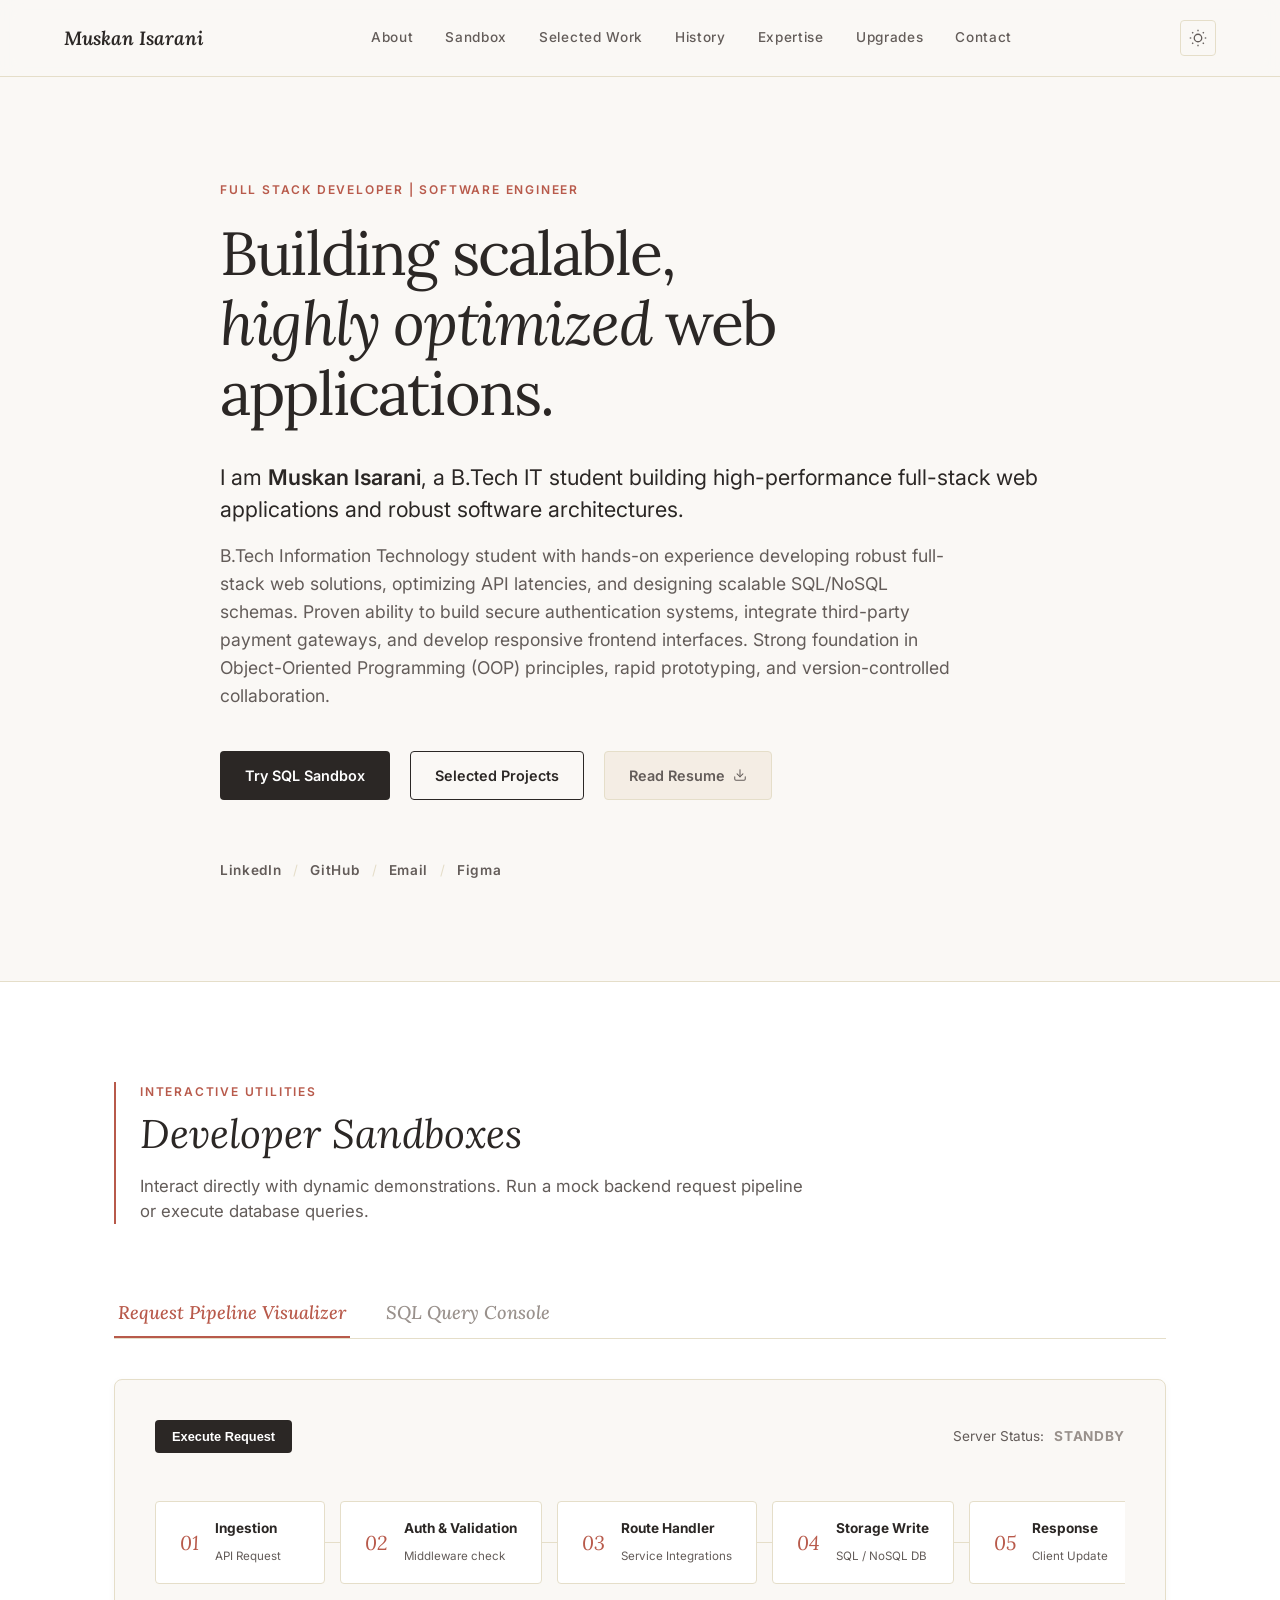
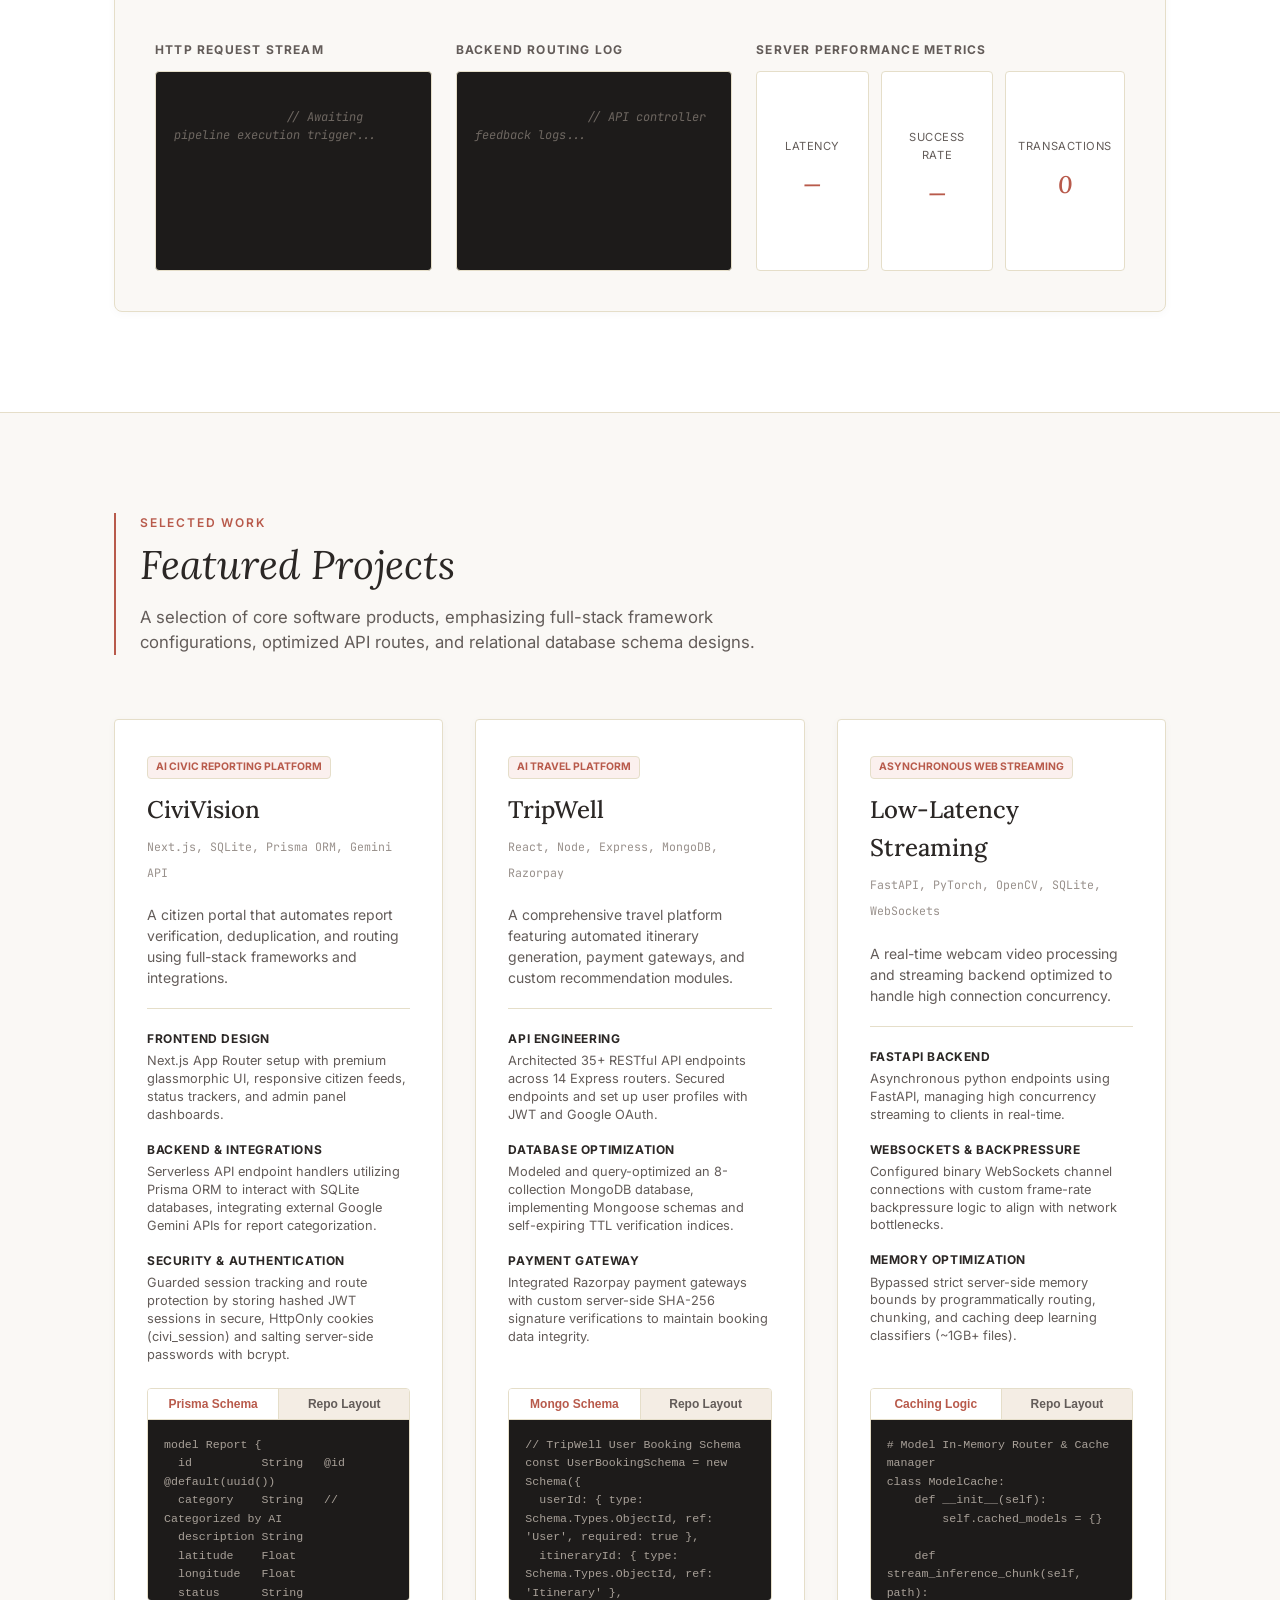
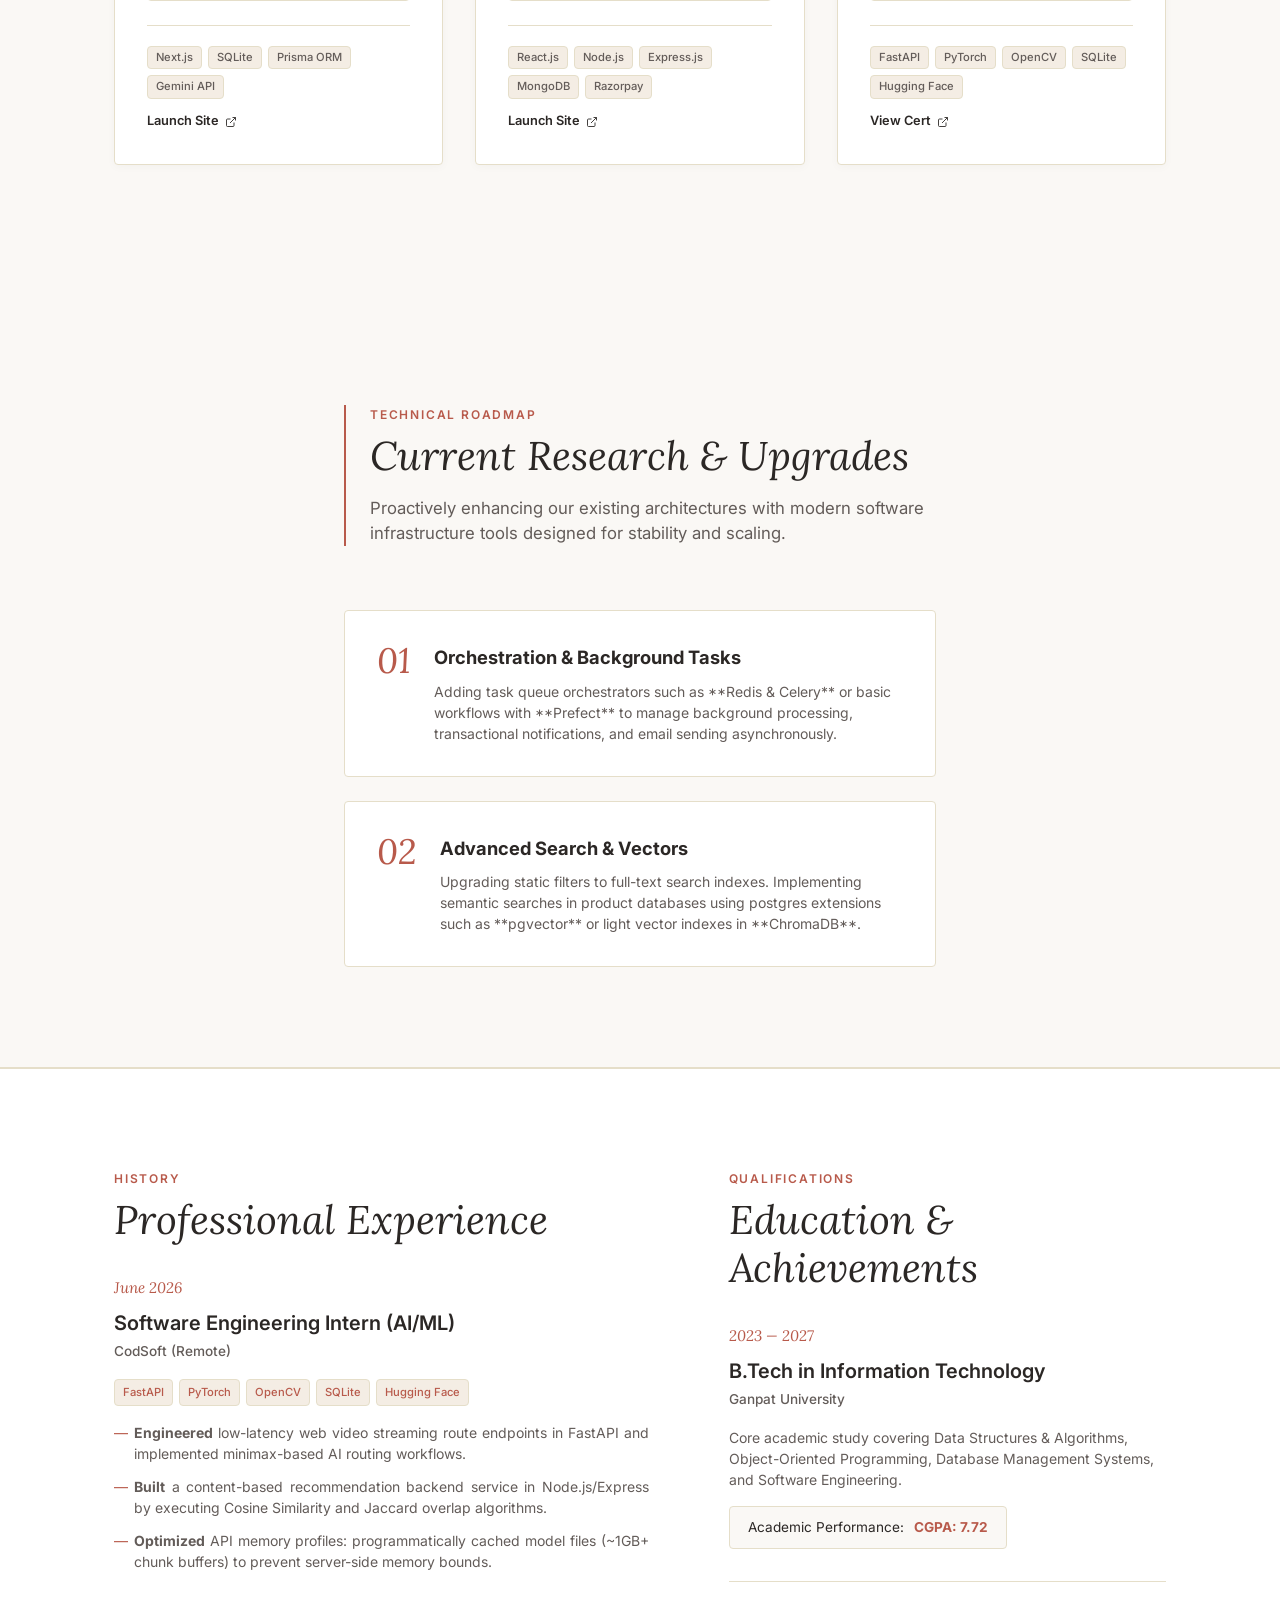
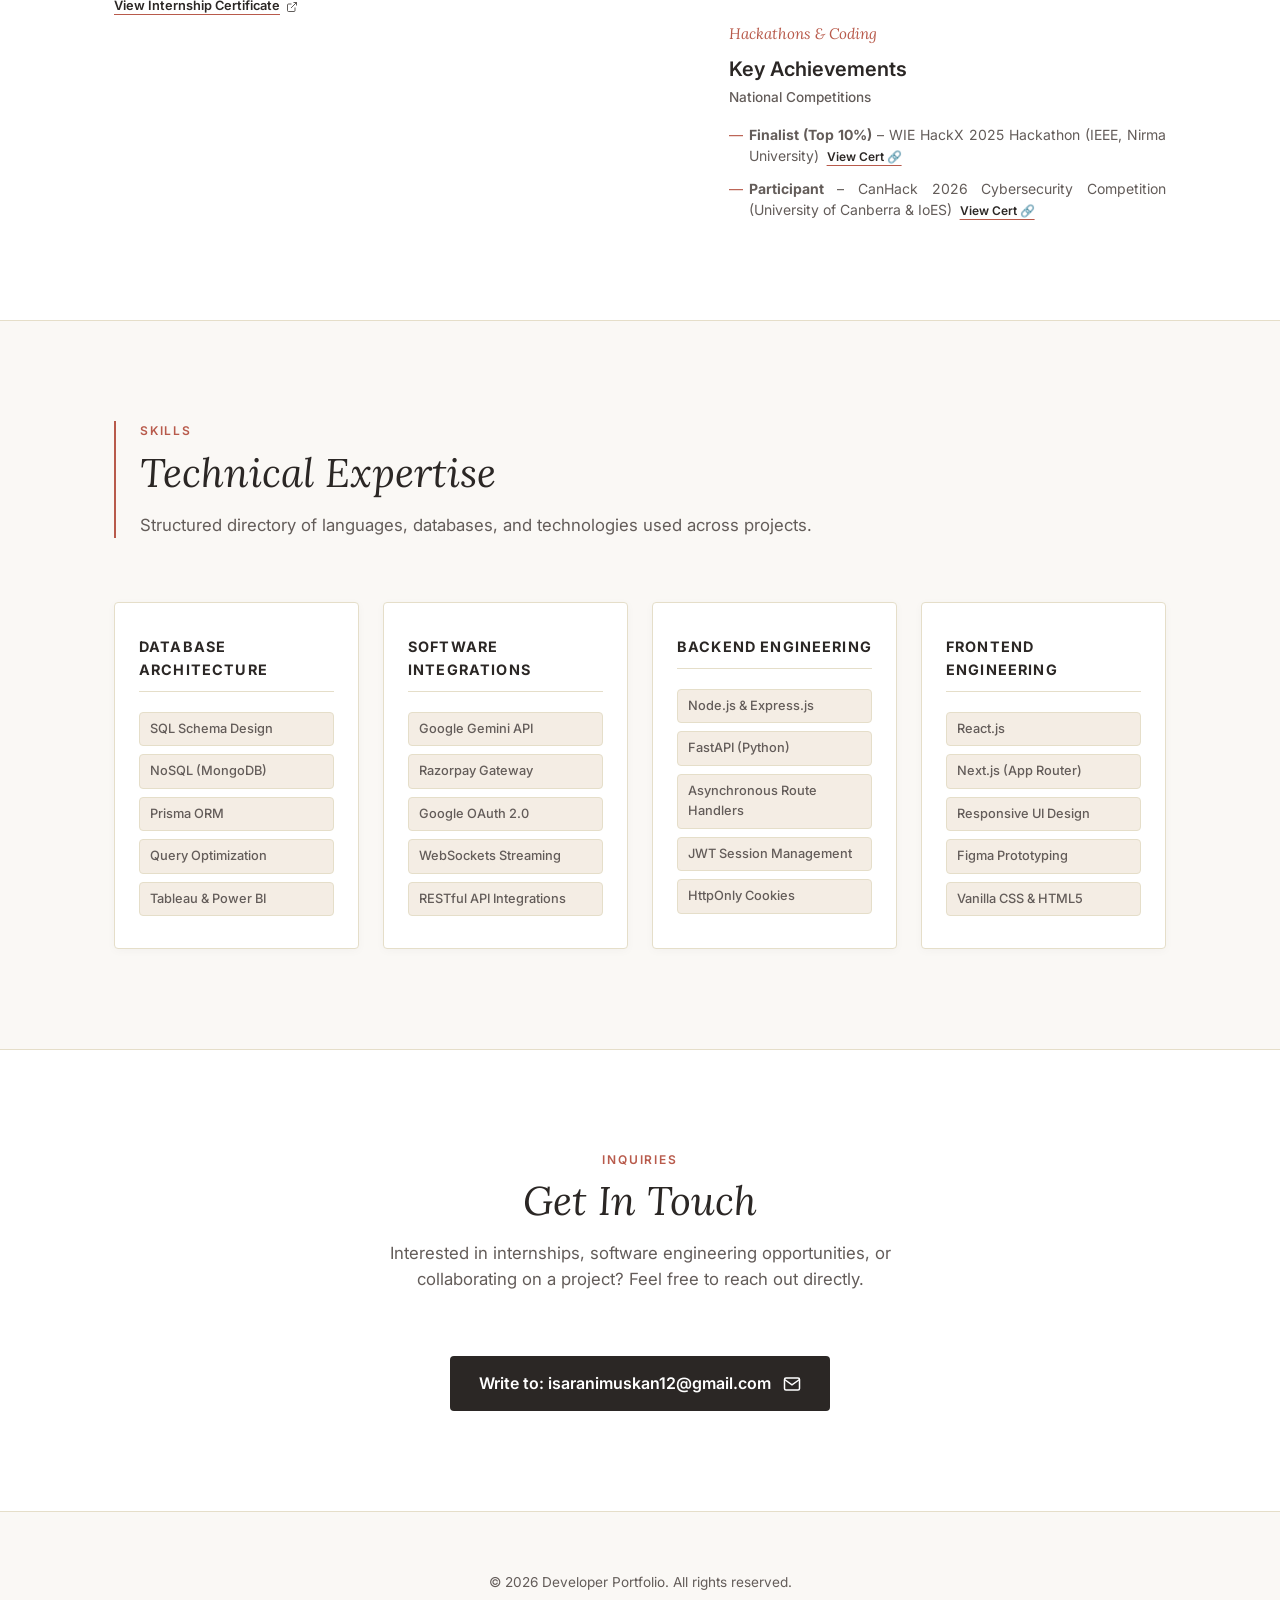
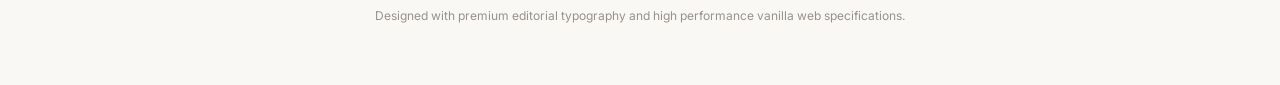
==== index.html @ 42363450 "Initial commit of Muskan Isarani Portfolio" ====
<!DOCTYPE html>
<html lang="en" data-theme="light">
<head>
  <meta charset="UTF-8">
  <meta name="viewport" content="width=device-width, initial-scale=1.0">
  <title>Muskan Isarani | Full Stack Developer & Software Engineer</title>
  
  <!-- SEO Meta Tags -->
  <meta name="description" content="Portfolio showcasing robust full-stack web solutions, optimized API routers, and database schema architectures.">
  <meta name="author" content="Full Stack Developer & Software Engineer">
  
  <!-- Google Fonts: Lora (Sophisticated Serif) & Inter (Clean Sans-Serif) & JetBrains Mono for Code -->
  <link rel="preconnect" href="https://fonts.googleapis.com">
  <link rel="preconnect" href="https://fonts.gstatic.com" crossorigin>
  <link href="https://fonts.googleapis.com/css2?family=Inter:wght@300;400;500;600;700&family=Lora:ital,wght@0,400;0,500;0,600;0,700;1,400&family=JetBrains+Mono:wght@400;500&display=swap" rel="stylesheet">
  
  <!-- Main Stylesheet -->
  <link rel="stylesheet" href="style.css">
</head>
<body>

  <!-- Navigation Bar -->
  <header class="navbar">
    <div class="nav-container">
      <div class="logo">
        <span id="nav-logo-name">Muskan Isarani</span>
      </div>
      
      <nav class="nav-links">
        <a href="#about">About</a>
        <a href="#sandbox">Sandbox</a>
        <a href="#projects">Selected Work</a>
        <a href="#experience">History</a>
        <a href="#skills">Expertise</a>
        <a href="#roadmap">Upgrades</a>
        <a href="#contact">Contact</a>
      </nav>

      <div class="nav-controls">
        <!-- Theme Toggle -->
        <button id="theme-toggle" class="control-btn" aria-label="Toggle theme">
          <svg class="sun-icon" width="18" height="18" viewBox="0 0 24 24" fill="none" stroke="currentColor" stroke-width="1.75"><circle cx="12" cy="12" r="5"></circle><line x1="12" y1="1" x2="12" y2="3"></line><line x1="12" y1="21" x2="12" y2="23"></line><line x1="4.22" y1="4.22" x2="5.64" y2="5.64"></line><line x1="18.36" y1="18.36" x2="19.78" y2="19.78"></line><line x1="1" y1="12" x2="3" y2="12"></line><line x1="21" y1="12" x2="23" y2="12"></line><line x1="4.22" y1="19.78" x2="5.64" y2="18.36"></line><line x1="18.36" y1="5.64" x2="19.78" y2="4.22"></line></svg>
          <svg class="moon-icon" width="18" height="18" viewBox="0 0 24 24" fill="none" stroke="currentColor" stroke-width="1.75"><path d="M21 12.79A9 9 0 1 1 11.21 3 7 7 0 0 0 21 12.79z"></path></svg>
        </button>
      </div>
    </div>
  </header>

  <!-- Hero / Introduction Section -->
  <section id="about" class="hero-section">
    <div class="hero-container">
      <div class="hero-badge" id="profile-role-badge">
        Full Stack Developer | Software Engineer
      </div>
      
      <h1 class="hero-title">
        Building scalable, <br><span class="serif-text italic-text">highly optimized</span> web applications.
      </h1>
      
      <p class="hero-intro-lead">
        I am <span id="profile-name" class="semi-bold-text">Muskan Isarani</span>, a B.Tech IT student building high-performance full-stack web applications and robust software architectures.
      </p>
      
      <p id="profile-summary" class="hero-subtitle">
        B.Tech Information Technology student with hands-on experience developing robust full-stack web solutions, optimizing API latencies, and designing scalable SQL/NoSQL schemas.
      </p>

      <div class="hero-cta">
        <a href="#sandbox" class="btn btn-primary">Try SQL Sandbox</a>
        <a href="#projects" class="btn btn-secondary">Selected Projects</a>
        <a href="#" id="resume-download-btn" class="btn btn-tertiary" target="_blank">
          <span>Read Resume</span>
          <svg width="14" height="14" viewBox="0 0 24 24" fill="none" stroke="currentColor" stroke-width="1.75" stroke-linecap="round" stroke-linejoin="round"><path d="M21 15v4a2 2 0 0 1-2 2H5a2 2 0 0 1-2-2v-4"></path><polyline points="7 10 12 15 17 10"></polyline><line x1="12" y1="15" x2="12" y2="3"></line></svg>
        </a>
      </div>

      <div class="hero-socials">
        <a href="#" id="social-linkedin" class="social-link" target="_blank" aria-label="LinkedIn">
          <span>LinkedIn</span>
        </a>
        <span class="social-divider">/</span>
        <a href="#" id="social-github" class="social-link" target="_blank" aria-label="GitHub">
          <span>GitHub</span>
        </a>
        <span class="social-divider">/</span>
        <a href="#" id="social-email" class="social-link" aria-label="Email">
          <span>Email</span>
        </a>
        <span class="social-divider" id="figma-divider">/</span>
        <a href="#" id="social-figma" class="social-link" target="_blank" aria-label="Figma">
          <span>Figma</span>
        </a>
      </div>
    </div>
  </section>

  <!-- Interactive Sandbox Section -->
  <section id="sandbox" class="sandbox-section">
    <div class="section-container">
      <div class="section-header-block">
        <span class="section-meta">Interactive Utilities</span>
        <h2 class="section-title serif-text italic-text">Developer Sandboxes</h2>
        <p class="section-desc">Interact directly with dynamic demonstrations. Run a mock backend request pipeline or execute database queries.</p>
      </div>

      <!-- Sandbox Tabs -->
      <div class="sandbox-tabs">
        <button class="sandbox-tab-btn active" data-tab="pipeline">
          Request Pipeline Visualizer
        </button>
        <button class="sandbox-tab-btn" data-tab="sql">
          SQL Query Console
        </button>
      </div>

      <!-- Tab Content 1: Pipeline Visualizer -->
      <div class="sandbox-tab-content active" id="tab-pipeline">
        <div class="pipeline-card">
          <div class="pipeline-header-bar">
            <button id="run-pipeline-btn" class="btn btn-primary btn-sm">
              <span>Execute Request</span>
            </button>
            <div class="pipeline-status">
              Server Status: <span id="pipeline-status-text" class="status-idle">Standby</span>
            </div>
          </div>

          <!-- Pipeline Graph -->
          <div class="pipeline-graph">
            <!-- Step 1 -->
            <div class="pipeline-node" id="node-ingest">
              <div class="node-num">01</div>
              <div class="node-info">
                <h4>Ingestion</h4>
                <span>API Request</span>
              </div>
            </div>
            
            <div class="pipeline-connector"><div class="flow-line" id="flow-1"></div></div>

            <!-- Step 2 -->
            <div class="pipeline-node" id="node-transform">
              <div class="node-num">02</div>
              <div class="node-info">
                <h4>Auth & Validation</h4>
                <span>Middleware check</span>
              </div>
            </div>

            <div class="pipeline-connector"><div class="flow-line" id="flow-2"></div></div>

            <!-- Step 3 (AI ML -> Routing Integrations) -->
            <div class="pipeline-node" id="node-ai">
              <div class="node-num">03</div>
              <div class="node-info">
                <h4>Route Handler</h4>
                <span>Service Integrations</span>
              </div>
            </div>

            <div class="pipeline-connector"><div class="flow-line" id="flow-3"></div></div>

            <!-- Step 4 -->
            <div class="pipeline-node" id="node-load">
              <div class="node-num">04</div>
              <div class="node-info">
                <h4>Storage Write</h4>
                <span>SQL / NoSQL DB</span>
              </div>
            </div>

            <div class="pipeline-connector"><div class="flow-line" id="flow-4"></div></div>

            <!-- Step 5 -->
            <div class="pipeline-node" id="node-bi">
              <div class="node-num">05</div>
              <div class="node-info">
                <h4>Response</h4>
                <span>Client Update</span>
              </div>
            </div>
          </div>

          <!-- Pipeline Terminal / Monitor Grid -->
          <div class="pipeline-monitor-grid">
            <div class="monitor-console">
              <h5>HTTP Request Stream</h5>
              <div class="console-box" id="ingest-console">
                <span class="console-placeholder">// Awaiting pipeline execution trigger...</span>
              </div>
            </div>
            
            <div class="monitor-console">
              <h5>Backend Routing Log</h5>
              <div class="console-box" id="ai-console">
                <span class="console-placeholder">// API controller feedback logs...</span>
              </div>
            </div>
            
            <div class="monitor-dashboard">
              <h5>Server Performance Metrics</h5>
              <div class="dashboard-metrics">
                <div class="metric-card">
                  <span class="metric-title">Latency</span>
                  <span class="metric-value" id="metric-latency">—</span>
                </div>
                <div class="metric-card">
                  <span class="metric-title">Success Rate</span>
                  <span class="metric-value" id="metric-success">—</span>
                </div>
                <div class="metric-card">
                  <span class="metric-title">Transactions</span>
                  <span class="metric-value" id="metric-count">0</span>
                </div>
              </div>
            </div>
          </div>
        </div>
      </div>

      <!-- Tab Content 2: SQL Console -->
      <div class="sandbox-tab-content" id="tab-sql">
        <div class="sql-console-wrapper">
          <div class="sql-query-sidebar">
            <h5>Preset Queries</h5>
            <button class="sql-preset-btn active" data-query="SELECT * FROM projects WHERE complexity = 'High';">
              Get High Complexity Projects
            </button>
            <button class="sql-preset-btn" data-query="SELECT skill_name, category FROM skills WHERE category IN ('Backend Engineering', 'Database Architecture');">
              Get Backend & Database Skills
            </button>
            <button class="sql-preset-btn" data-query="SELECT title, organization, date_received FROM credentials;">
              List Certifications
            </button>
            <button class="sql-preset-btn" data-query="SELECT * FROM bio_summary;">
              Retrieve Bio Summary
            </button>
          </div>
          
          <div class="sql-editor-container">
            <div class="sql-editor-header">
              <span>Query Console</span>
              <button id="run-sql-btn" class="btn btn-primary btn-sm">Execute</button>
            </div>
            <div class="sql-code-editor">
              <textarea id="sql-input" readonly spellcheck="false">SELECT * FROM projects WHERE complexity = 'High';</textarea>
            </div>
            
            <div class="sql-results-container">
              <h5>Output Table</h5>
              <div class="sql-table-wrapper" id="sql-table-output">
                <!-- Dynamic query results table goes here -->
              </div>
            </div>
          </div>
        </div>
      </div>
    </div>
  </section>

  <!-- Projects Section -->
  <section id="projects" class="projects-section">
    <div class="section-container">
      <div class="section-header-block">
        <span class="section-meta">Selected Work</span>
        <h2 class="section-title serif-text italic-text">Featured Projects</h2>
        <p class="section-desc">A selection of core software products, emphasizing full-stack framework configurations, optimized API routes, and relational database schema designs.</p>
      </div>

      <div class="projects-grid-3">
        
        <!-- Project 1: CiviVision -->
        <article class="project-card">
          <div class="project-card-header">
            <div class="project-tag-badge">AI Civic Reporting Platform</div>
            <h3>CiviVision</h3>
            <span class="project-meta">Next.js, SQLite, Prisma ORM, Gemini API</span>
          </div>
          <p class="project-description">
            A citizen portal that automates report verification, deduplication, and routing using full-stack frameworks and integrations.
          </p>
          
          <!-- Detailed Reframing Pillars -->
          <div class="project-pillars">
            <div class="pillar">
              <span class="pillar-label">Frontend Design</span>
              <p class="pillar-desc">Next.js App Router setup with premium glassmorphic UI, responsive citizen feeds, status trackers, and admin panel dashboards.</p>
            </div>
            <div class="pillar">
              <span class="pillar-label">Backend & Integrations</span>
              <p class="pillar-desc">Serverless API endpoint handlers utilizing Prisma ORM to interact with SQLite databases, integrating external Google Gemini APIs for report categorization.</p>
            </div>
            <div class="pillar">
              <span class="pillar-label">Security & Authentication</span>
              <p class="pillar-desc">Guarded session tracking and route protection by storing hashed JWT sessions in secure, HttpOnly cookies (civi_session) and salting server-side passwords with bcrypt.</p>
            </div>
          </div>
          
          <!-- Detailed Tabs Container -->
          <div class="project-details-tab-group">
            <div class="detail-tab-headers">
              <button class="detail-tab-btn active" data-tab="civ-schema">Prisma Schema</button>
              <button class="detail-tab-btn" data-tab="civ-tree">Repo Layout</button>
            </div>
            
            <div class="detail-tab-content active" id="civ-schema">
<pre><code class="language-prisma">model Report {
  id          String   @id @default(uuid())
  category    String   // Categorized by AI
  description String
  latitude    Float
  longitude   Float
  status      String   @default("PENDING")
  userId      String
  user        User     @relation(fields: [userId], references: [id])
}</code></pre>
            </div>
            
            <div class="detail-tab-content" id="civ-tree">
              <div class="folder-tree">
                <span class="tree-item folder">📂 civivision-root</span>
                <span class="tree-item folder indent-1">📂 🏗️ architecture <span class="tree-comment">// System architecture schemas</span></span>
                <span class="tree-item folder indent-1">📂 🧠 integrations <span class="tree-comment">// Gemini API classification prompts</span></span>
                <span class="tree-item folder indent-1">📂 🖥️ server <span class="tree-comment">// Next.js API Routes & HttpOnly validation</span></span>
                <span class="tree-item folder indent-1">📂 🎨 client <span class="tree-comment">// App Router responsive dashboard views</span></span>
              </div>
            </div>
          </div>

          <div class="project-footer">
            <div class="project-tech-tags" id="civivision-tech-tags">
              <!-- Loaded by script -->
            </div>
            <a href="https://civi-vision-z3n9.vercel.app/" target="_blank" class="project-link-btn">
              <span>Launch Site</span>
              <svg width="12" height="12" viewBox="0 0 24 24" fill="none" stroke="currentColor" stroke-width="1.75"><path d="M18 13v6a2 2 0 0 1-2 2H5a2 2 0 0 1-2-2V8a2 2 0 0 1 2-2h6M15 3h6v6M10 14L21 3"></path></svg>
            </a>
          </div>
        </article>

        <!-- Project 2: TripWell -->
        <article class="project-card">
          <div class="project-card-header">
            <div class="project-tag-badge">AI Travel Platform</div>
            <h3>TripWell</h3>
            <span class="project-meta">React, Node, Express, MongoDB, Razorpay</span>
          </div>
          <p class="project-description">
            A comprehensive travel platform featuring automated itinerary generation, payment gateways, and custom recommendation modules.
          </p>
          
          <div class="project-pillars">
            <div class="pillar">
              <span class="pillar-label">API Engineering</span>
              <p class="pillar-desc">Architected 35+ RESTful API endpoints across 14 Express routers. Secured endpoints and set up user profiles with JWT and Google OAuth.</p>
            </div>
            <div class="pillar">
              <span class="pillar-label">Database Optimization</span>
              <p class="pillar-desc">Modeled and query-optimized an 8-collection MongoDB database, implementing Mongoose schemas and self-expiring TTL verification indices.</p>
            </div>
            <div class="pillar">
              <span class="pillar-label">Payment Gateway</span>
              <p class="pillar-desc">Integrated Razorpay payment gateways with custom server-side SHA-256 signature verifications to maintain booking data integrity.</p>
            </div>
          </div>

          <div class="project-details-tab-group">
            <div class="detail-tab-headers">
              <button class="detail-tab-btn active" data-tab="tw-schema">Mongo Schema</button>
              <button class="detail-tab-btn" data-tab="tw-tree">Repo Layout</button>
            </div>
            
            <div class="detail-tab-content active" id="tw-schema">
<pre><code class="language-javascript">// TripWell User Booking Schema
const UserBookingSchema = new Schema({
  userId: { type: Schema.Types.ObjectId, ref: 'User', required: true },
  itineraryId: { type: Schema.Types.ObjectId, ref: 'Itinerary' },
  paymentDetails: {
    razorpayOrderId: { type: String, required: true },
    signatureValidated: { type: Boolean, default: false }
  },
  expiresAt: { type: Date, index: { expires: '15m' } }
});</code></pre>
            </div>
            
            <div class="detail-tab-content" id="tw-tree">
              <div class="folder-tree">
                <span class="tree-item folder">📂 tripwell-root</span>
                <span class="tree-item folder indent-1">📂 🏗️ architecture <span class="tree-comment">// Database ERDs & structures</span></span>
                <span class="tree-item folder indent-1">📂 🖥️ server <span class="tree-comment">// Express.js routers & signature checkers</span></span>
                <span class="tree-item folder indent-1">📂 🎨 client <span class="tree-comment">// React SPA views (28 mobile-responsive screens)</span></span>
              </div>
            </div>
          </div>

          <div class="project-footer">
            <div class="project-tech-tags" id="tripwell-tech-tags">
              <!-- Loaded by script -->
            </div>
            <a href="https://travel-tourism-usj1.vercel.app/" target="_blank" class="project-link-btn">
              <span>Launch Site</span>
              <svg width="12" height="12" viewBox="0 0 24 24" fill="none" stroke="currentColor" stroke-width="1.75"><path d="M18 13v6a2 2 0 0 1-2 2H5a2 2 0 0 1-2-2V8a2 2 0 0 1 2-2h6M15 3h6v6M10 14L21 3"></path></svg>
            </a>
          </div>
        </article>

        <!-- Project 3: CodSoft Intern Project -->
        <article class="project-card">
          <div class="project-card-header">
            <div class="project-tag-badge">Asynchronous Web Streaming</div>
            <h3>Low-Latency Streaming</h3>
            <span class="project-meta">FastAPI, PyTorch, OpenCV, SQLite, WebSockets</span>
          </div>
          <p class="project-description">
            A real-time webcam video processing and streaming backend optimized to handle high connection concurrency.
          </p>
          
          <div class="project-pillars">
            <div class="pillar">
              <span class="pillar-label">FastAPI Backend</span>
              <p class="pillar-desc">Asynchronous python endpoints using FastAPI, managing high concurrency streaming to clients in real-time.</p>
            </div>
            <div class="pillar">
              <span class="pillar-label">WebSockets & Backpressure</span>
              <p class="pillar-desc">Configured binary WebSockets channel connections with custom frame-rate backpressure logic to align with network bottlenecks.</p>
            </div>
            <div class="pillar">
              <span class="pillar-label">Memory Optimization</span>
              <p class="pillar-desc">Bypassed strict server-side memory bounds by programmatically routing, chunking, and caching deep learning classifiers (~1GB+ files).</p>
            </div>
          </div>

          <div class="project-details-tab-group">
            <div class="detail-tab-headers">
              <button class="detail-tab-btn active" data-tab="cs-schema">Caching Logic</button>
              <button class="detail-tab-btn" data-tab="cs-tree">Repo Layout</button>
            </div>
            
            <div class="detail-tab-content active" id="cs-schema">
<pre><code class="language-python"># Model In-Memory Router & Cache manager
class ModelCache:
    def __init__(self):
        self.cached_models = {}
        
    def stream_inference_chunk(self, path):
        # Programmatic memory bypass (generator buffer)
        with open(path, "rb") as f:
            while chunk := f.read(1024 * 1024): # 1MB cache block
                yield chunk</code></pre>
            </div>
            
            <div class="detail-tab-content" id="cs-tree">
              <div class="folder-tree">
                <span class="tree-item folder">📂 face-streaming-root</span>
                <span class="tree-item folder indent-1">📂 🏗️ architecture <span class="tree-comment">// WebSockets dataflow layout</span></span>
                <span class="tree-item folder indent-1">📂 🧠 models <span class="tree-comment">// PyTorch deep learning weights file</span></span>
                <span class="tree-item folder indent-1">📂 🖥️ server <span class="tree-comment">// FastAPI async router endpoints</span></span>
                <span class="tree-item folder indent-1">📂 🎨 client <span class="tree-comment">// Canvas streaming viewer client</span></span>
              </div>
            </div>
          </div>

          <div class="project-footer">
            <div class="project-tech-tags" id="experience-badges-project">
              <!-- Loaded by script -->
            </div>
            <a href="#" id="experience-cert-link-project" target="_blank" class="project-link-btn">
              <span>View Cert</span>
              <svg width="12" height="12" viewBox="0 0 24 24" fill="none" stroke="currentColor" stroke-width="1.75"><path d="M18 13v6a2 2 0 0 1-2 2H5a2 2 0 0 1-2-2V8a2 2 0 0 1 2-2h6M15 3h6v6M10 14L21 3"></path></svg>
            </a>
          </div>
        </article>

      </div>
    </div>
  </section>

  <!-- Next-Step Upgrade Roadmap -->
  <section id="roadmap" class="roadmap-section">
    <div class="section-container max-w-xl">
      <div class="section-header-block">
        <span class="section-meta">Technical Roadmap</span>
        <h2 class="section-title serif-text italic-text">Current Research & Upgrades</h2>
        <p class="section-desc">Proactively enhancing our existing architectures with modern software infrastructure tools designed for stability and scaling.</p>
      </div>

      <div class="roadmap-grid">
        <div class="roadmap-card">
          <div class="roadmap-num">01</div>
          <div class="roadmap-info">
            <h3>Orchestration & Background Tasks</h3>
            <p>Adding task queue orchestrators such as **Redis & Celery** or basic workflows with **Prefect** to manage background processing, transactional notifications, and email sending asynchronously.</p>
          </div>
        </div>
        
        <div class="roadmap-card">
          <div class="roadmap-num">02</div>
          <div class="roadmap-info">
            <h3>Advanced Search & Vectors</h3>
            <p>Upgrading static filters to full-text search indexes. Implementing semantic searches in product databases using postgres extensions such as **pgvector** or light vector indexes in **ChromaDB**.</p>
          </div>
        </div>
      </div>
    </div>
  </section>

  <!-- Experience & Education Section -->
  <section id="experience" class="experience-section">
    <div class="section-container grid-2">
      <!-- Left side: Work Experience -->
      <div>
        <span class="section-meta">History</span>
        <h2 class="section-title serif-text italic-text">Professional Experience</h2>
        
        <div class="timeline">
          <div class="timeline-item">
            <div class="timeline-header">
              <span class="timeline-date">June 2026</span>
              <h3>Software Engineering Intern (AI/ML)</h3>
              <span class="timeline-org">CodSoft (Remote)</span>
            </div>
            <div class="timeline-badges" id="experience-badges">
              <!-- Loaded dynamically by script -->
            </div>
            <ul class="timeline-bullets" id="experience-bullets-list">
              <!-- Loaded dynamically by script -->
            </ul>
            <div class="certificate-link-block">
              <a href="#" id="experience-cert-link" target="_blank" class="text-link">
                View Internship Certificate
                <svg width="12" height="12" viewBox="0 0 24 24" fill="none" stroke="currentColor" stroke-width="1.5"><path d="M18 13v6a2 2 0 0 1-2 2H5a2 2 0 0 1-2-2V8a2 2 0 0 1 2-2h6M15 3h6v6M10 14L21 3"></path></svg>
              </a>
            </div>
          </div>
        </div>
      </div>

      <!-- Right side: Education & Credentials -->
      <div>
        <span class="section-meta">Qualifications</span>
        <h2 class="section-title serif-text italic-text">Education & Achievements</h2>
        
        <div class="timeline">
          <!-- Education -->
          <div class="timeline-item">
            <div class="timeline-header">
              <span class="timeline-date">2023 — 2027</span>
              <h3>B.Tech in Information Technology</h3>
              <span class="timeline-org">Ganpat University</span>
            </div>
            <p class="timeline-desc">
              Core academic study covering Data Structures & Algorithms, Object-Oriented Programming, Database Management Systems, and Software Engineering.
            </p>
            <div class="score-card">
              <span>Academic Performance:</span>
              <strong id="edu-gpa">CGPA: 7.72</strong>
            </div>
          </div>

          <!-- Achievements & Certifications -->
          <div class="timeline-item">
            <div class="timeline-header">
              <span class="timeline-date">Hackathons & Coding</span>
              <h3>Key Achievements</h3>
              <span class="timeline-org">National Competitions</span>
            </div>
            <ul class="timeline-bullets" id="credentials-list">
              <!-- Loaded dynamically by script -->
            </ul>
          </div>
        </div>
      </div>
    </div>
  </section>

  <!-- Technical Skills Grid -->
  <section id="skills" class="skills-section">
    <div class="section-container">
      <div class="section-header-block">
        <span class="section-meta">Skills</span>
        <h2 class="section-title serif-text italic-text">Technical Expertise</h2>
        <p class="section-desc">Structured directory of languages, databases, and technologies used across projects.</p>
      </div>

      <div class="skills-categories-grid">
        <!-- Cat 1 -->
        <div class="skill-category-card">
          <h3>Database Architecture</h3>
          <ul class="skill-tags-list" id="skills-data-eng">
            <!-- Dynamic list -->
          </ul>
        </div>

        <!-- Cat 2 -->
        <div class="skill-category-card">
          <h3>Software Integrations</h3>
          <ul class="skill-tags-list" id="skills-ai-ml">
            <!-- Dynamic list -->
          </ul>
        </div>

        <!-- Cat 3 -->
        <div class="skill-category-card">
          <h3>Backend Engineering</h3>
          <ul class="skill-tags-list" id="skills-backend">
            <!-- Dynamic list -->
          </ul>
        </div>

        <!-- Cat 4 -->
        <div class="skill-category-card">
          <h3>Frontend Engineering</h3>
          <ul class="skill-tags-list" id="skills-frontend">
            <!-- Dynamic list -->
          </ul>
        </div>
      </div>
    </div>
  </section>

  <!-- Contact Section -->
  <section id="contact" class="contact-section">
    <div class="section-container max-w-xl" style="text-align: center; border-left: none;">
      <div class="section-header-block" style="border-left: none; padding-left: 0; text-align: center;">
        <span class="section-meta">Inquiries</span>
        <h2 class="section-title serif-text italic-text">Get In Touch</h2>
        <p class="section-desc">Interested in internships, software engineering opportunities, or collaborating on a project? Feel free to reach out directly.</p>
      </div>

      <div style="margin-top: 32px;">
        <a href="mailto:isaranimuskan12@gmail.com" class="btn btn-primary" style="font-size: 1rem; padding: 14px 28px;">
          <span>Write to: isaranimuskan12@gmail.com</span>
          <svg width="18" height="18" viewBox="0 0 24 24" fill="none" stroke="currentColor" stroke-width="2" style="margin-left: 4px; vertical-align: middle;"><path d="M4 4h16c1.1 0 2 .9 2 2v12c0 1.1-.9 2-2 2H4c-1.1 0-2-.9-2-2V6c0-1.1.9-2 2-2z"></path><polyline points="22,6 12,13 2,6"></polyline></svg>
        </a>
      </div>
    </div>
  </section>

  <!-- Footer -->
  <footer class="footer">
    <div class="footer-container">
      <p>&copy; 2026 Developer Portfolio. All rights reserved.</p>
      <p class="footer-subtext">Designed with premium editorial typography and high performance vanilla web specifications.</p>
    </div>
  </footer>

  <!-- Toast Notification System -->
  <div id="toast-container" class="toast-container"></div>

  <!-- Main JavaScript File -->
  <script src="script.js"></script>
</body>
</html>
---- style.css ----
/* --- Editorial & Creative Design System --- */

/* System Tokens */
:root {
  --font-serif: 'Lora', Georgia, Cambria, "Times New Roman", Times, serif;
  --font-sans: 'Inter', -apple-system, BlinkMacSystemFont, "Segoe UI", Roboto, sans-serif;
  --font-mono: 'JetBrains Mono', monospace;
  
  --transition-speed: 0.3s;
  
  --border-radius-sm: 4px;
  --border-radius-md: 8px;
  --border-radius-lg: 12px;
  
  --shadow-sm: 0 2px 10px rgba(44, 41, 39, 0.03);
  --shadow-md: 0 10px 30px rgba(44, 41, 39, 0.05);
  --shadow-lg: 0 20px 50px rgba(44, 41, 39, 0.08);
}

/* --- Light Mode Colors (Warm Sand & Terracotta) --- */
[data-theme="light"] {
  --bg-primary: #faf8f5;        /* Warm alabaster sand */
  --bg-secondary: #ffffff;      /* Pure white */
  --bg-tertiary: #f4ede4;       /* Soft beige */
  --border-color: #e5dec9;      /* Delicate sand line */
  
  --accent-color: #b85a4b;      /* Muted Terracotta */
  --accent-hover: #9b4437;
  --accent-soft: #fbf0ee;
  --accent-solid: #9b4437;
  
  --text-main: #2b2725;         /* Deep warm charcoal */
  --text-secondary: #635c59;    /* Soft clay slate */
  --text-muted: #99918c;        /* Sand grey */
  
  --console-bg: #1d1b1a;        /* Deep coal for editors */
  --status-success: #5c8f6f;    /* Sage green */
  --card-shadow: var(--shadow-md);
}

/* --- Dark Mode Colors (Deep Charcoal & Soft Clay) --- */
[data-theme="dark"] {
  --bg-primary: #151413;        /* Deep charcoal earth */
  --bg-secondary: #1d1c1a;      /* Soft coal card */
  --bg-tertiary: #2a2826;       /* Medium warm earth */
  --border-color: #383531;      /* Charcoal line */
  
  --accent-color: #e08374;      /* Light Terracotta */
  --accent-hover: #eba296;
  --accent-soft: rgba(224, 131, 116, 0.08);
  --accent-solid: #e08374;
  
  --text-main: #ebe6e0;         /* Soft alabaster white */
  --text-secondary: #a8a098;    /* Muted warm grey */
  --text-muted: #6e6761;        /* Dark soil grey */
  
  --console-bg: #0c0b0b;        /* Absolute black console */
  --status-success: #78a388;    /* Soft sage green */
  --card-shadow: 0 10px 40px rgba(0, 0, 0, 0.25);
}

/* --- Base Resets & Layout --- */
* {
  box-sizing: border-box;
  margin: 0;
  padding: 0;
  scroll-behavior: smooth;
}

body {
  background-color: var(--bg-primary);
  color: var(--text-main);
  font-family: var(--font-sans);
  font-size: 1rem;
  line-height: 1.6;
  -webkit-font-smoothing: antialiased;
  transition: background-color var(--transition-speed), color var(--transition-speed);
}

/* Typography styles */
.serif-text {
  font-family: var(--font-serif);
}
.italic-text {
  font-style: italic;
}
.semi-bold-text {
  font-weight: 600;
}

/* --- Global Layout Components --- */
.section-container {
  max-width: 1100px;
  margin: 0 auto;
  padding: 100px 24px;
}
.max-w-xl {
  max-width: 640px;
}
.section-header-block {
  text-align: left;
  margin-bottom: 64px;
  max-width: 700px;
  border-left: 2px solid var(--accent-color);
  padding-left: 24px;
}
.section-meta {
  font-family: var(--font-sans);
  font-size: 0.75rem;
  text-transform: uppercase;
  letter-spacing: 0.15em;
  color: var(--accent-color);
  display: block;
  margin-bottom: 8px;
  font-weight: 600;
}
.section-title {
  font-size: 2.5rem;
  font-weight: 400;
  line-height: 1.2;
  margin-bottom: 16px;
  color: var(--text-main);
}
.section-desc {
  font-size: 1.05rem;
  color: var(--text-secondary);
  line-height: 1.5;
}

/* Grid Layout definitions */
.grid-2 {
  display: grid;
  grid-template-columns: 1.1fr 0.9fr;
  gap: 80px;
}

/* Links & Accents */
a {
  color: var(--text-main);
  text-decoration: underline;
  text-decoration-color: var(--accent-color);
  text-underline-offset: 4px;
  transition: all var(--transition-speed);
}
a:hover {
  color: var(--accent-color);
  text-decoration-color: var(--text-main);
}

/* --- Navigation System --- */
.navbar {
  position: fixed;
  top: 0;
  left: 0;
  right: 0;
  background-color: rgba(250, 248, 245, 0.85);
  backdrop-filter: blur(10px);
  border-bottom: 1px solid var(--border-color);
  z-index: 100;
  transition: all var(--transition-speed);
}
[data-theme="dark"] .navbar {
  background-color: rgba(21, 20, 19, 0.85);
}
.nav-container {
  max-width: 1200px;
  margin: 0 auto;
  padding: 20px 24px;
  display: flex;
  justify-content: space-between;
  align-items: center;
}
.logo {
  font-family: var(--font-serif);
  font-size: 1.2rem;
  font-weight: 600;
  font-style: italic;
}
.nav-links {
  display: flex;
  gap: 32px;
}
.nav-links a {
  color: var(--text-secondary);
  font-size: 0.85rem;
  font-weight: 500;
  letter-spacing: 0.05em;
  text-decoration: none;
}
.nav-links a:hover {
  color: var(--accent-color);
}
.nav-controls {
  display: flex;
  align-items: center;
  gap: 20px;
}
.control-btn {
  background: none;
  border: 1px solid var(--border-color);
  color: var(--text-secondary);
  width: 36px;
  height: 36px;
  border-radius: var(--border-radius-sm);
  cursor: pointer;
  display: flex;
  align-items: center;
  justify-content: center;
  transition: all var(--transition-speed);
}
.control-btn:hover {
  color: var(--text-main);
  background-color: var(--bg-tertiary);
  border-color: var(--text-secondary);
}
.sun-icon { display: none; }
.moon-icon { display: block; }
[data-theme="light"] .sun-icon { display: block; }
[data-theme="light"] .moon-icon { display: none; }

/* Profile Switcher dropdown */
.profile-switcher-container {
  position: relative;
}
.profile-btn {
  background-color: var(--bg-tertiary);
  border: 1px solid var(--border-color);
  color: var(--text-main);
  padding: 8px 16px;
  border-radius: var(--border-radius-sm);
  font-size: 0.8rem;
  font-weight: 600;
  cursor: pointer;
  display: flex;
  align-items: center;
  gap: 8px;
  transition: all var(--transition-speed);
}
.profile-btn:hover {
  border-color: var(--accent-color);
}
.profile-dropdown {
  position: absolute;
  top: calc(100% + 8px);
  right: 0;
  background-color: var(--bg-secondary);
  border: 1px solid var(--border-color);
  border-radius: var(--border-radius-sm);
  box-shadow: var(--card-shadow);
  min-width: 170px;
  display: none;
  flex-direction: column;
  overflow: hidden;
  z-index: 110;
}
.profile-dropdown.show {
  display: flex;
}
.dropdown-item {
  background: none;
  border: none;
  color: var(--text-secondary);
  padding: 10px 16px;
  font-size: 0.8rem;
  font-weight: 500;
  text-align: left;
  cursor: pointer;
  width: 100%;
  transition: all var(--transition-speed);
}
.dropdown-item:hover {
  background-color: var(--bg-tertiary);
  color: var(--accent-color);
}

/* --- Hero Section (Editorial Layout) --- */
.hero-section {
  padding: 180px 24px 100px 24px;
}
.hero-container {
  max-width: 840px;
  margin: 0 auto;
  text-align: left;
}
.hero-badge {
  font-size: 0.75rem;
  font-weight: 600;
  text-transform: uppercase;
  letter-spacing: 0.15em;
  color: var(--accent-color);
  margin-bottom: 20px;
}
.hero-title {
  font-family: var(--font-serif);
  font-size: 3.8rem;
  font-weight: 400;
  line-height: 1.15;
  letter-spacing: -0.03em;
  color: var(--text-main);
  margin-bottom: 32px;
}
.hero-intro-lead {
  font-size: 1.35rem;
  line-height: 1.5;
  color: var(--text-main);
  margin-bottom: 16px;
}
.hero-subtitle {
  font-size: 1.1rem;
  color: var(--text-secondary);
  line-height: 1.6;
  max-width: 740px;
  margin-bottom: 40px;
}
.hero-cta {
  display: flex;
  gap: 20px;
  margin-bottom: 60px;
  flex-wrap: wrap;
}

/* Custom styled buttons for editorial style */
.btn {
  display: inline-flex;
  align-items: center;
  gap: 8px;
  padding: 12px 24px;
  font-size: 0.9rem;
  font-weight: 600;
  border-radius: var(--border-radius-sm);
  cursor: pointer;
  transition: all var(--transition-speed);
  border: 1px solid transparent;
  text-decoration: none !important;
}
.btn-primary {
  background-color: var(--text-main);
  color: var(--bg-secondary) !important;
}
.btn-primary:hover {
  background-color: var(--accent-color);
  color: #fff !important;
}
.btn-secondary {
  background-color: transparent;
  color: var(--text-main);
  border-color: var(--text-main);
}
.btn-secondary:hover {
  background-color: var(--bg-tertiary);
  border-color: var(--accent-color);
  color: var(--accent-color);
}
.btn-tertiary {
  background-color: var(--bg-tertiary);
  color: var(--text-secondary);
  border-color: var(--border-color);
}
.btn-tertiary:hover {
  color: var(--text-main);
  border-color: var(--text-main);
}
.btn-sm {
  padding: 8px 16px;
  font-size: 0.8rem;
}
.btn-block {
  display: flex;
  justify-content: center;
  width: 100%;
}

/* Social links row */
.hero-socials {
  display: flex;
  align-items: center;
  gap: 12px;
  font-size: 0.85rem;
}
.social-link {
  color: var(--text-secondary);
  text-decoration: none;
  font-weight: 600;
  letter-spacing: 0.05em;
  transition: color var(--transition-speed);
}
.social-link:hover {
  color: var(--accent-color);
}
.social-divider {
  color: var(--border-color);
  font-size: 0.85rem;
}

/* --- Sandbox Section (Tab Control) --- */
.sandbox-section {
  background-color: var(--bg-secondary);
  border-top: 1px solid var(--border-color);
  border-bottom: 1px solid var(--border-color);
}
.sandbox-tabs {
  display: flex;
  justify-content: flex-start;
  gap: 32px;
  border-bottom: 1px solid var(--border-color);
  margin-bottom: 40px;
}
.sandbox-tab-btn {
  background: none;
  border: none;
  border-bottom: 2px solid transparent;
  color: var(--text-muted);
  padding: 12px 4px;
  font-family: var(--font-serif);
  font-size: 1.15rem;
  font-style: italic;
  font-weight: 500;
  cursor: pointer;
  transition: all var(--transition-speed);
}
.sandbox-tab-btn:hover {
  color: var(--text-main);
}
.sandbox-tab-btn.active {
  color: var(--accent-color);
  border-bottom-color: var(--accent-color);
}
.sandbox-tab-content {
  display: none;
}
.sandbox-tab-content.active {
  display: block;
}

/* Pipeline Box Styling */
.pipeline-card {
  background-color: var(--bg-primary);
  border: 1px solid var(--border-color);
  border-radius: var(--border-radius-md);
  padding: 40px;
  box-shadow: var(--shadow-sm);
}
.pipeline-header-bar {
  display: flex;
  justify-content: space-between;
  align-items: center;
  margin-bottom: 40px;
  flex-wrap: wrap;
  gap: 16px;
}
.pipeline-status {
  font-size: 0.85rem;
  color: var(--text-secondary);
}
.pipeline-status span {
  font-weight: 700;
  text-transform: uppercase;
  letter-spacing: 0.05em;
  padding-left: 6px;
}
.status-idle { color: var(--text-muted); }
.status-running { color: var(--accent-color); }
.status-completed { color: var(--status-success); }

/* Graph DAG styling */
.pipeline-graph {
  display: flex;
  align-items: center;
  justify-content: space-between;
  margin-bottom: 48px;
  overflow-x: auto;
  padding: 8px 0;
}
.pipeline-node {
  background-color: var(--bg-secondary);
  border: 1px solid var(--border-color);
  border-radius: var(--border-radius-sm);
  padding: 16px 24px;
  display: flex;
  align-items: center;
  gap: 16px;
  min-width: 170px;
  flex-shrink: 0;
  transition: all var(--transition-speed);
}
.pipeline-node.active {
  border-color: var(--accent-color);
  transform: translateY(-2px);
  background-color: var(--bg-tertiary);
}
.node-num {
  font-family: var(--font-serif);
  font-size: 1.25rem;
  font-style: italic;
  color: var(--accent-color);
}
.node-info h4 {
  font-size: 0.85rem;
  font-weight: 700;
  margin-bottom: 2px;
}
.node-info span {
  font-size: 0.725rem;
  color: var(--text-secondary);
}
.pipeline-connector {
  flex-grow: 1;
  height: 1px;
  background-color: var(--border-color);
  min-width: 15px;
  position: relative;
}
.flow-line {
  position: absolute;
  top: 0;
  left: 0;
  height: 100%;
  width: 0;
  background-color: var(--accent-color);
  transition: width 0.1s linear;
}
.flow-line.active {
  width: 100%;
}

/* Terminal log layout - editorial */
.pipeline-monitor-grid {
  display: grid;
  grid-template-columns: 1.2fr 1.2fr 1.6fr;
  gap: 24px;
}
.monitor-console h5, .monitor-dashboard h5 {
  font-size: 0.75rem;
  color: var(--text-secondary);
  text-transform: uppercase;
  letter-spacing: 0.1em;
  margin-bottom: 12px;
  font-weight: 700;
}
.console-box {
  background-color: var(--console-bg);
  border: 1px solid var(--border-color);
  border-radius: var(--border-radius-sm);
  padding: 18px;
  font-family: var(--font-mono);
  font-size: 0.75rem;
  color: #a8a098;
  height: 200px;
  overflow-y: auto;
  white-space: pre-wrap;
  line-height: 1.5;
}
.console-box span.val-key { color: #d37c6d; }
.console-box span.val-str { color: #d3a86d; }
.console-box span.val-num { color: #8fa38c; }
.console-box span.val-bool { color: #78a388; }
.console-placeholder {
  color: #6e6761;
  font-style: italic;
}

.monitor-dashboard {
  display: flex;
  flex-direction: column;
}
.dashboard-metrics {
  display: grid;
  grid-template-columns: repeat(3, 1fr);
  gap: 12px;
  height: 100%;
}
.metric-card {
  background-color: var(--bg-secondary);
  border: 1px solid var(--border-color);
  border-radius: var(--border-radius-sm);
  padding: 24px 12px;
  display: flex;
  flex-direction: column;
  justify-content: center;
  align-items: center;
  text-align: center;
}
.metric-title {
  font-size: 0.7rem;
  color: var(--text-secondary);
  text-transform: uppercase;
  letter-spacing: 0.05em;
  margin-bottom: 10px;
}
.metric-value {
  font-family: var(--font-serif);
  font-size: 1.5rem;
  font-style: italic;
  font-weight: 500;
  color: var(--accent-color);
}

/* SQL Console styles */
.sql-console-wrapper {
  background-color: var(--bg-primary);
  border: 1px solid var(--border-color);
  border-radius: var(--border-radius-md);
  display: grid;
  grid-template-columns: 280px 1fr;
  overflow: hidden;
  box-shadow: var(--shadow-sm);
}
.sql-query-sidebar {
  background-color: var(--bg-secondary);
  padding: 32px 24px;
  border-right: 1px solid var(--border-color);
  display: flex;
  flex-direction: column;
  gap: 16px;
}
.sql-query-sidebar h5 {
  font-size: 0.75rem;
  color: var(--text-muted);
  text-transform: uppercase;
  letter-spacing: 0.05em;
  margin-bottom: 8px;
}
.sql-preset-btn {
  background-color: transparent;
  border: 1px solid var(--border-color);
  color: var(--text-secondary);
  padding: 12px 16px;
  border-radius: var(--border-radius-sm);
  font-size: 0.75rem;
  font-weight: 500;
  text-align: left;
  cursor: pointer;
  line-height: 1.4;
  transition: all var(--transition-speed);
}
.sql-preset-btn:hover {
  border-color: var(--text-secondary);
  color: var(--text-main);
}
.sql-preset-btn.active {
  background-color: var(--bg-tertiary);
  color: var(--accent-color);
  border-color: var(--accent-color);
}
.sql-editor-container {
  padding: 32px;
  display: flex;
  flex-direction: column;
  gap: 20px;
}
.sql-editor-header {
  display: flex;
  justify-content: space-between;
  align-items: center;
}
.sql-editor-header span {
  font-size: 0.75rem;
  color: var(--text-secondary);
  font-weight: 700;
  text-transform: uppercase;
  letter-spacing: 0.05em;
}
.sql-code-editor {
  background-color: var(--console-bg);
  border: 1px solid var(--border-color);
  border-radius: var(--border-radius-sm);
  padding: 18px;
}
.sql-code-editor textarea {
  width: 100%;
  height: 60px;
  background: none;
  border: none;
  color: var(--accent-color);
  font-family: var(--font-mono);
  font-size: 0.85rem;
  resize: none;
  outline: none;
  line-height: 1.5;
}
.sql-results-container h5 {
  font-size: 0.75rem;
  color: var(--text-muted);
  text-transform: uppercase;
  margin-bottom: 12px;
}
.sql-table-wrapper {
  background-color: var(--bg-secondary);
  border: 1px solid var(--border-color);
  border-radius: var(--border-radius-sm);
  overflow-x: auto;
  max-height: 220px;
}
.sql-result-table {
  width: 100%;
  border-collapse: collapse;
  font-size: 0.75rem;
  text-align: left;
}
.sql-result-table th, .sql-result-table td {
  padding: 12px 18px;
  border-bottom: 1px solid var(--border-color);
}
.sql-result-table th {
  background-color: var(--bg-tertiary);
  color: var(--text-main);
  font-weight: 700;
  text-transform: uppercase;
  font-size: 0.7rem;
  letter-spacing: 0.05em;
}
.sql-result-table td {
  color: var(--text-secondary);
  font-family: var(--font-mono);
}

/* --- Projects Section --- */
.projects-section {
  background-color: var(--bg-primary);
}
.projects-grid-3 {
  display: grid;
  grid-template-columns: repeat(3, 1fr);
  gap: 32px;
  margin-bottom: 40px;
}
.project-card {
  background-color: var(--bg-secondary);
  border: 1px solid var(--border-color);
  border-radius: var(--border-radius-sm);
  padding: 32px;
  display: flex;
  flex-direction: column;
  box-shadow: var(--shadow-sm);
  transition: all var(--transition-speed);
}
.project-card:hover {
  border-color: var(--accent-color);
  box-shadow: var(--card-shadow);
}
.project-card-header {
  margin-bottom: 20px;
}
.project-tag-badge {
  display: inline-block;
  font-size: 0.65rem;
  font-weight: 700;
  text-transform: uppercase;
  color: var(--accent-color);
  background-color: var(--accent-soft);
  border: 1px solid var(--border-color);
  padding: 2px 8px;
  border-radius: var(--border-radius-sm);
  margin-bottom: 12px;
}
.project-card-header h3 {
  font-family: var(--font-serif);
  font-size: 1.5rem;
  font-weight: 500;
  margin-bottom: 4px;
}
.project-meta {
  font-size: 0.725rem;
  color: var(--text-muted);
  font-family: var(--font-mono);
}
.project-description {
  color: var(--text-secondary);
  font-size: 0.875rem;
  margin-bottom: 20px;
  line-height: 1.5;
}

/* Detailed Project Reframing Pillars */
.project-pillars {
  display: flex;
  flex-direction: column;
  gap: 16px;
  margin-bottom: 24px;
  border-top: 1px solid var(--border-color);
  padding-top: 20px;
}
.pillar {
  display: flex;
  flex-direction: column;
  gap: 4px;
}
.pillar-label {
  font-size: 0.75rem;
  font-weight: 700;
  text-transform: uppercase;
  letter-spacing: 0.05em;
  color: var(--text-main);
}
.pillar-desc {
  font-size: 0.8rem;
  color: var(--text-secondary);
  line-height: 1.4;
}

/* Detail Tabs & Layout Trees inside Project Cards */
.project-details-tab-group {
  margin-top: auto;
  margin-bottom: 24px;
  border: 1px solid var(--border-color);
  border-radius: var(--border-radius-sm);
  overflow: hidden;
}
.detail-tab-headers {
  display: flex;
  background-color: var(--bg-tertiary);
  border-bottom: 1px solid var(--border-color);
}
.detail-tab-btn {
  flex: 1;
  background: none;
  border: none;
  border-right: 1px solid var(--border-color);
  color: var(--text-secondary);
  padding: 8px 12px;
  font-size: 0.75rem;
  font-weight: 600;
  cursor: pointer;
  text-align: center;
  transition: all var(--transition-speed);
}
.detail-tab-btn:last-child {
  border-right: none;
}
.detail-tab-btn:hover {
  color: var(--text-main);
}
.detail-tab-btn.active {
  background-color: var(--bg-secondary);
  color: var(--accent-color);
}
.detail-tab-content {
  display: none;
  background-color: var(--console-bg);
  padding: 16px;
  overflow-x: auto;
  font-family: var(--font-mono);
  font-size: 0.725rem;
  color: #a8a098;
  max-height: 180px;
}
.detail-tab-content.active {
  display: block;
}
.detail-tab-content pre {
  margin: 0;
  white-space: pre-wrap;
}

/* Folder Tree Styles */
.folder-tree {
  display: flex;
  flex-direction: column;
  gap: 4px;
  line-height: 1.5;
}
.tree-item {
  color: var(--text-secondary);
  font-family: var(--font-mono);
  font-size: 0.725rem;
  white-space: nowrap;
}
.tree-item.folder {
  color: #e0a86d;
}
[data-theme="light"] .tree-item.folder {
  color: #9b6c37;
}
.tree-comment {
  color: var(--text-muted);
  font-style: italic;
}
.indent-1 { padding-left: 16px; }

.project-footer {
  display: flex;
  justify-content: space-between;
  align-items: center;
  border-top: 1px solid var(--border-color);
  padding-top: 20px;
  flex-wrap: wrap;
  gap: 12px;
}
.project-tech-tags {
  display: flex;
  flex-wrap: wrap;
  gap: 6px;
}
.tech-tag {
  background-color: var(--bg-tertiary);
  border: 1px solid var(--border-color);
  color: var(--text-secondary);
  font-size: 0.7rem;
  padding: 2px 8px;
  border-radius: var(--border-radius-sm);
  font-weight: 500;
}
.project-link-btn {
  display: inline-flex;
  align-items: center;
  gap: 6px;
  font-size: 0.8rem;
  font-weight: 600;
  text-decoration: none;
}

/* --- Upgrades/Roadmap Section --- */
.roadmap-section {
  background-color: var(--bg-primary);
  border-bottom: 1px solid var(--border-color);
}
.roadmap-grid {
  display: flex;
  flex-direction: column;
  gap: 24px;
  margin-top: 32px;
}
.roadmap-card {
  display: flex;
  gap: 24px;
  background-color: var(--bg-secondary);
  border: 1px solid var(--border-color);
  border-radius: var(--border-radius-sm);
  padding: 32px;
}
.roadmap-num {
  font-family: var(--font-serif);
  font-size: 2.2rem;
  font-style: italic;
  font-weight: 400;
  color: var(--accent-color);
  line-height: 1;
}
.roadmap-info h3 {
  font-size: 1.15rem;
  margin-bottom: 8px;
}
.roadmap-info p {
  font-size: 0.875rem;
  color: var(--text-secondary);
  line-height: 1.5;
}

/* --- Timeline Layout (Editorial Styles) --- */
.experience-section {
  background-color: var(--bg-secondary);
  border-top: 1px solid var(--border-color);
  border-bottom: 1px solid var(--border-color);
}
.timeline {
  display: flex;
  flex-direction: column;
  gap: 40px;
  position: relative;
  padding-left: 0;
  margin-top: 32px;
}
.timeline-item {
  position: relative;
  border-bottom: 1px solid var(--border-color);
  padding-bottom: 32px;
}
.timeline-item:last-child {
  border-bottom: none;
  padding-bottom: 0;
}
.timeline-header {
  margin-bottom: 16px;
}
.timeline-date {
  font-family: var(--font-serif);
  font-size: 0.95rem;
  font-style: italic;
  color: var(--accent-color);
  display: block;
  margin-bottom: 6px;
}
.timeline-header h3 {
  font-size: 1.25rem;
  font-weight: 600;
  margin-bottom: 2px;
}
.timeline-org {
  font-size: 0.85rem;
  color: var(--text-secondary);
  font-weight: 500;
  display: block;
}
.timeline-bullets {
  list-style: none;
  display: flex;
  flex-direction: column;
  gap: 12px;
}
.timeline-bullets li {
  font-size: 0.875rem;
  color: var(--text-secondary);
  position: relative;
  padding-left: 20px;
  line-height: 1.5;
  text-align: justify;
}
.timeline-bullets li::before {
  content: "—";
  position: absolute;
  left: 0;
  color: var(--accent-color);
}
.timeline-desc {
  font-size: 0.875rem;
  color: var(--text-secondary);
  line-height: 1.5;
}
.timeline-badges {
  display: flex;
  flex-wrap: wrap;
  gap: 6px;
  margin-bottom: 16px;
}
.timeline-badge {
  font-size: 0.7rem;
  color: var(--accent-color);
  background-color: var(--bg-tertiary);
  border: 1px solid var(--border-color);
  padding: 4px 8px;
  border-radius: var(--border-radius-sm);
  font-weight: 500;
}
.certificate-link-block {
  margin-top: 20px;
}
.text-link {
  display: inline-flex;
  align-items: center;
  gap: 6px;
  font-size: 0.8rem;
  font-weight: 600;
}
.score-card {
  display: inline-flex;
  align-items: center;
  gap: 10px;
  background-color: var(--bg-primary);
  border: 1px solid var(--border-color);
  padding: 10px 18px;
  border-radius: var(--border-radius-sm);
  margin-top: 16px;
  font-size: 0.85rem;
}
.score-card strong {
  color: var(--accent-color);
  font-weight: 700;
}

/* --- Skills Layout --- */
.skills-section {
  background-color: var(--bg-primary);
}
.skills-categories-grid {
  display: grid;
  grid-template-columns: repeat(4, 1fr);
  gap: 24px;
}
.skill-category-card {
  background-color: var(--bg-secondary);
  border: 1px solid var(--border-color);
  border-radius: var(--border-radius-sm);
  padding: 32px 24px;
  box-shadow: var(--shadow-sm);
  transition: all var(--transition-speed);
}
.skill-category-card:hover {
  border-color: var(--accent-color);
}
.skill-category-card h3 {
  font-size: 0.9rem;
  font-weight: 700;
  text-transform: uppercase;
  letter-spacing: 0.08em;
  margin-bottom: 20px;
  border-bottom: 1px solid var(--border-color);
  padding-bottom: 10px;
}
.skill-tags-list {
  list-style: none;
  display: flex;
  flex-direction: column;
  gap: 8px;
}
.skill-tags-list li {
  font-size: 0.8rem;
  color: var(--text-secondary);
  padding: 6px 10px;
  background-color: var(--bg-tertiary);
  border-radius: var(--border-radius-sm);
  border: 1px solid var(--border-color);
  font-weight: 500;
}

/* --- Contact Form Section --- */
.contact-section {
  background-color: var(--bg-secondary);
  border-top: 1px solid var(--border-color);
  border-bottom: 1px solid var(--border-color);
}
.contact-form {
  background-color: var(--bg-primary);
  border: 1px solid var(--border-color);
  border-radius: var(--border-radius-sm);
  padding: 40px;
  box-shadow: var(--shadow-sm);
  display: flex;
  flex-direction: column;
  gap: 24px;
}
.form-group {
  display: flex;
  flex-direction: column;
  gap: 8px;
}
.form-group label {
  font-size: 0.75rem;
  font-weight: 700;
  color: var(--text-secondary);
  text-transform: uppercase;
  letter-spacing: 0.05em;
}
.form-group input, .form-group textarea {
  background-color: var(--bg-secondary);
  border: 1px solid var(--border-color);
  border-radius: var(--border-radius-sm);
  padding: 14px;
  color: var(--text-main);
  font-size: 0.9rem;
  outline: none;
  font-family: var(--font-sans);
  transition: all var(--transition-speed);
}
.form-group input:focus, .form-group textarea:focus {
  border-color: var(--accent-color);
}
.form-group textarea {
  resize: vertical;
}

/* --- Footer --- */
.footer {
  padding: 60px 24px;
  background-color: var(--bg-primary);
  text-align: center;
}
.footer-container {
  max-width: 1100px;
  margin: 0 auto;
  display: flex;
  flex-direction: column;
  gap: 12px;
}
.footer p {
  font-size: 0.85rem;
  color: var(--text-secondary);
}
.footer .footer-subtext {
  font-size: 0.75rem;
  color: var(--text-muted);
}

/* --- Toast Alert Notifications --- */
.toast-container {
  position: fixed;
  bottom: 32px;
  right: 32px;
  z-index: 1000;
  display: flex;
  flex-direction: column;
  gap: 12px;
}
.toast {
  background-color: var(--bg-secondary);
  border: 1px solid var(--border-color);
  border-left: 3px solid var(--accent-color);
  color: var(--text-main);
  padding: 14px 24px;
  border-radius: var(--border-radius-sm);
  box-shadow: var(--card-shadow);
  font-size: 0.85rem;
  font-weight: 600;
  display: flex;
  align-items: center;
  gap: 12px;
  animation: slideUp var(--transition-speed) cubic-bezier(0.16, 1, 0.3, 1);
  min-width: 280px;
}
.toast-success {
  border-left-color: var(--status-success);
}

/* --- Core Keyframes --- */
@keyframes slideUp {
  from { opacity: 0; transform: translateY(20px); }
  to { opacity: 1; transform: translateY(0); }
}

/* --- Responsive Formatting --- */
@media screen and (max-width: 1024px) {
  .skills-categories-grid {
    grid-template-columns: repeat(2, 1fr);
  }
  .projects-grid-3 {
    grid-template-columns: repeat(2, 1fr);
  }
}

@media screen and (max-width: 768px) {
  .grid-2 {
    grid-template-columns: 1fr;
    gap: 48px;
  }
  .projects-grid-3 {
    grid-template-columns: 1fr;
  }
  .pipeline-monitor-grid {
    grid-template-columns: 1fr;
  }
  .sql-console-wrapper {
    grid-template-columns: 1fr;
  }
  .sql-query-sidebar {
    border-right: none;
    border-bottom: 1px solid var(--border-color);
  }
  .nav-links {
    display: none; /* Hide default nav items on mobile viewport */
  }
  .hero-title {
    font-size: 2.8rem;
  }
}

@media screen and (max-width: 480px) {
  .skills-categories-grid {
    grid-template-columns: 1fr;
  }
  .hero-cta {
    flex-direction: column;
  }
  .navbar {
    padding: 10px 0;
  }
  .profile-btn {
    padding: 6px 12px;
    font-size: 0.75rem;
  }
  .pipeline-card {
    padding: 20px;
  }
}
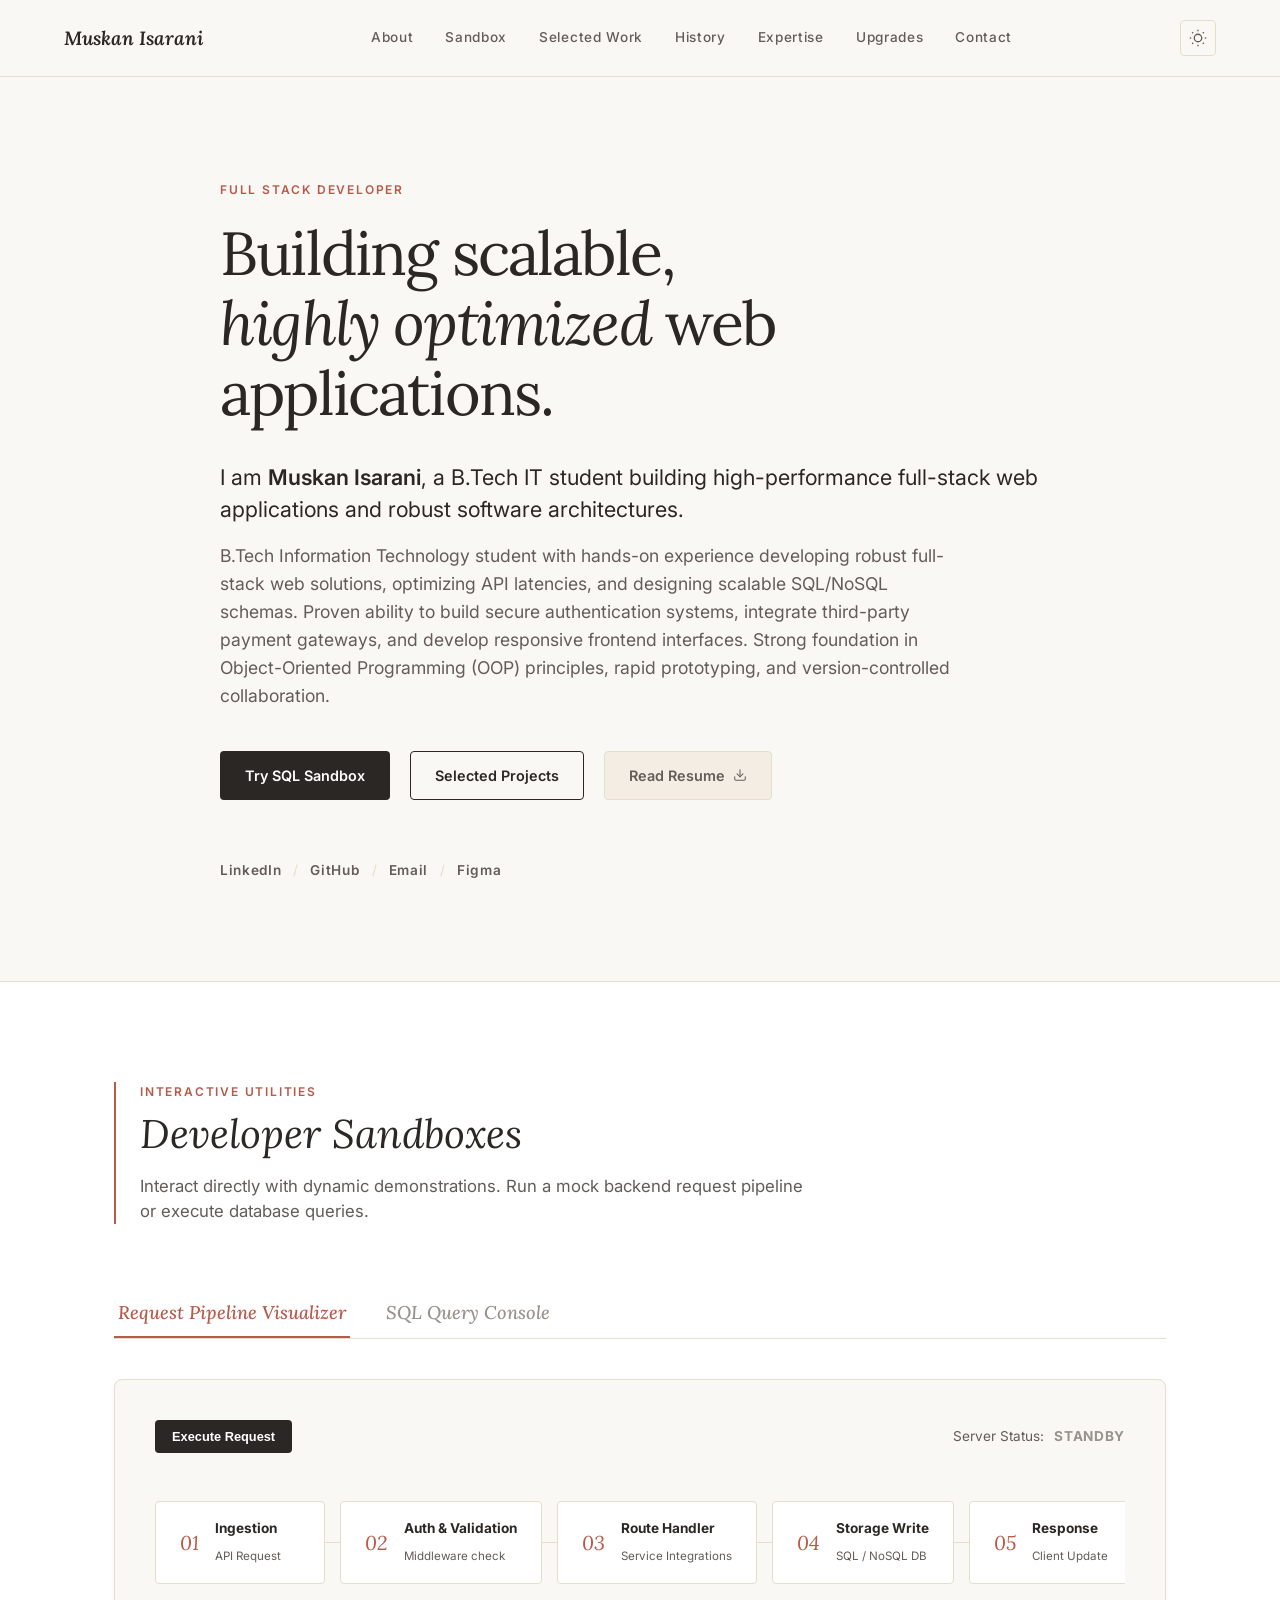
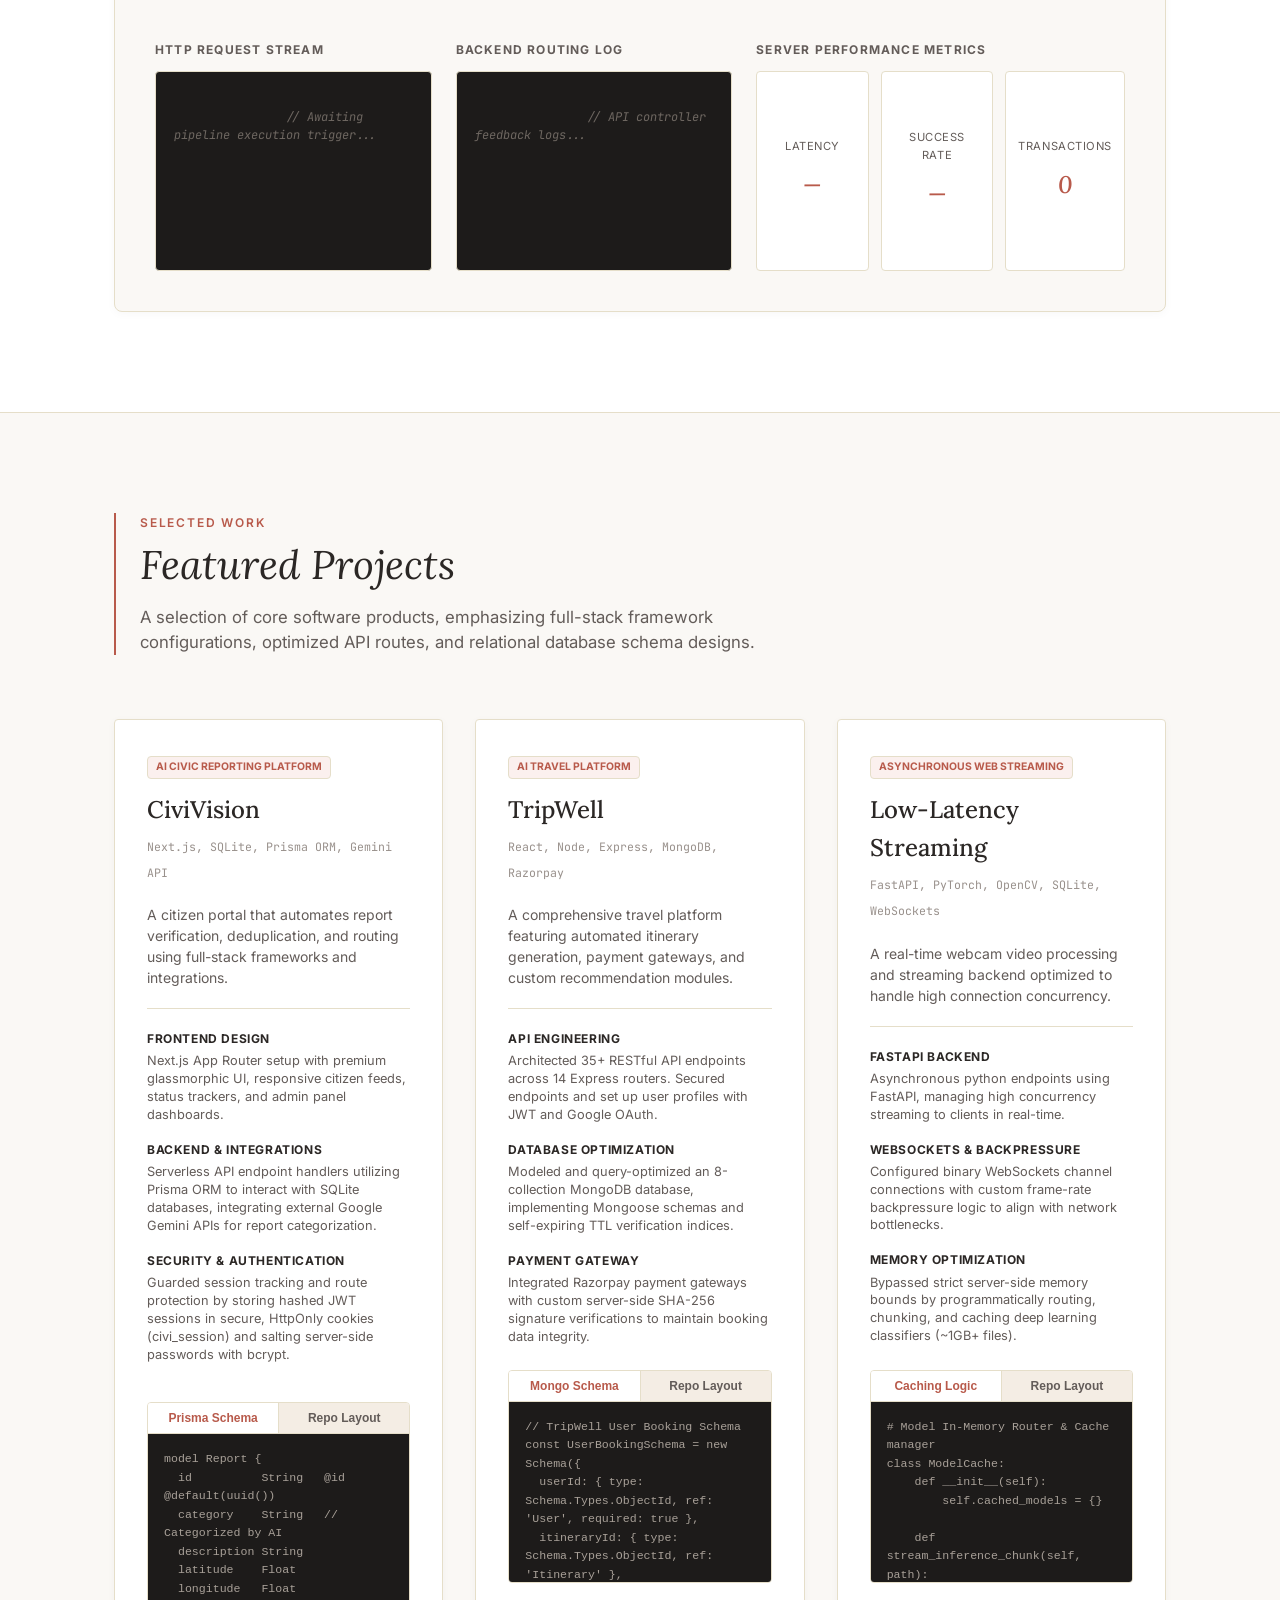
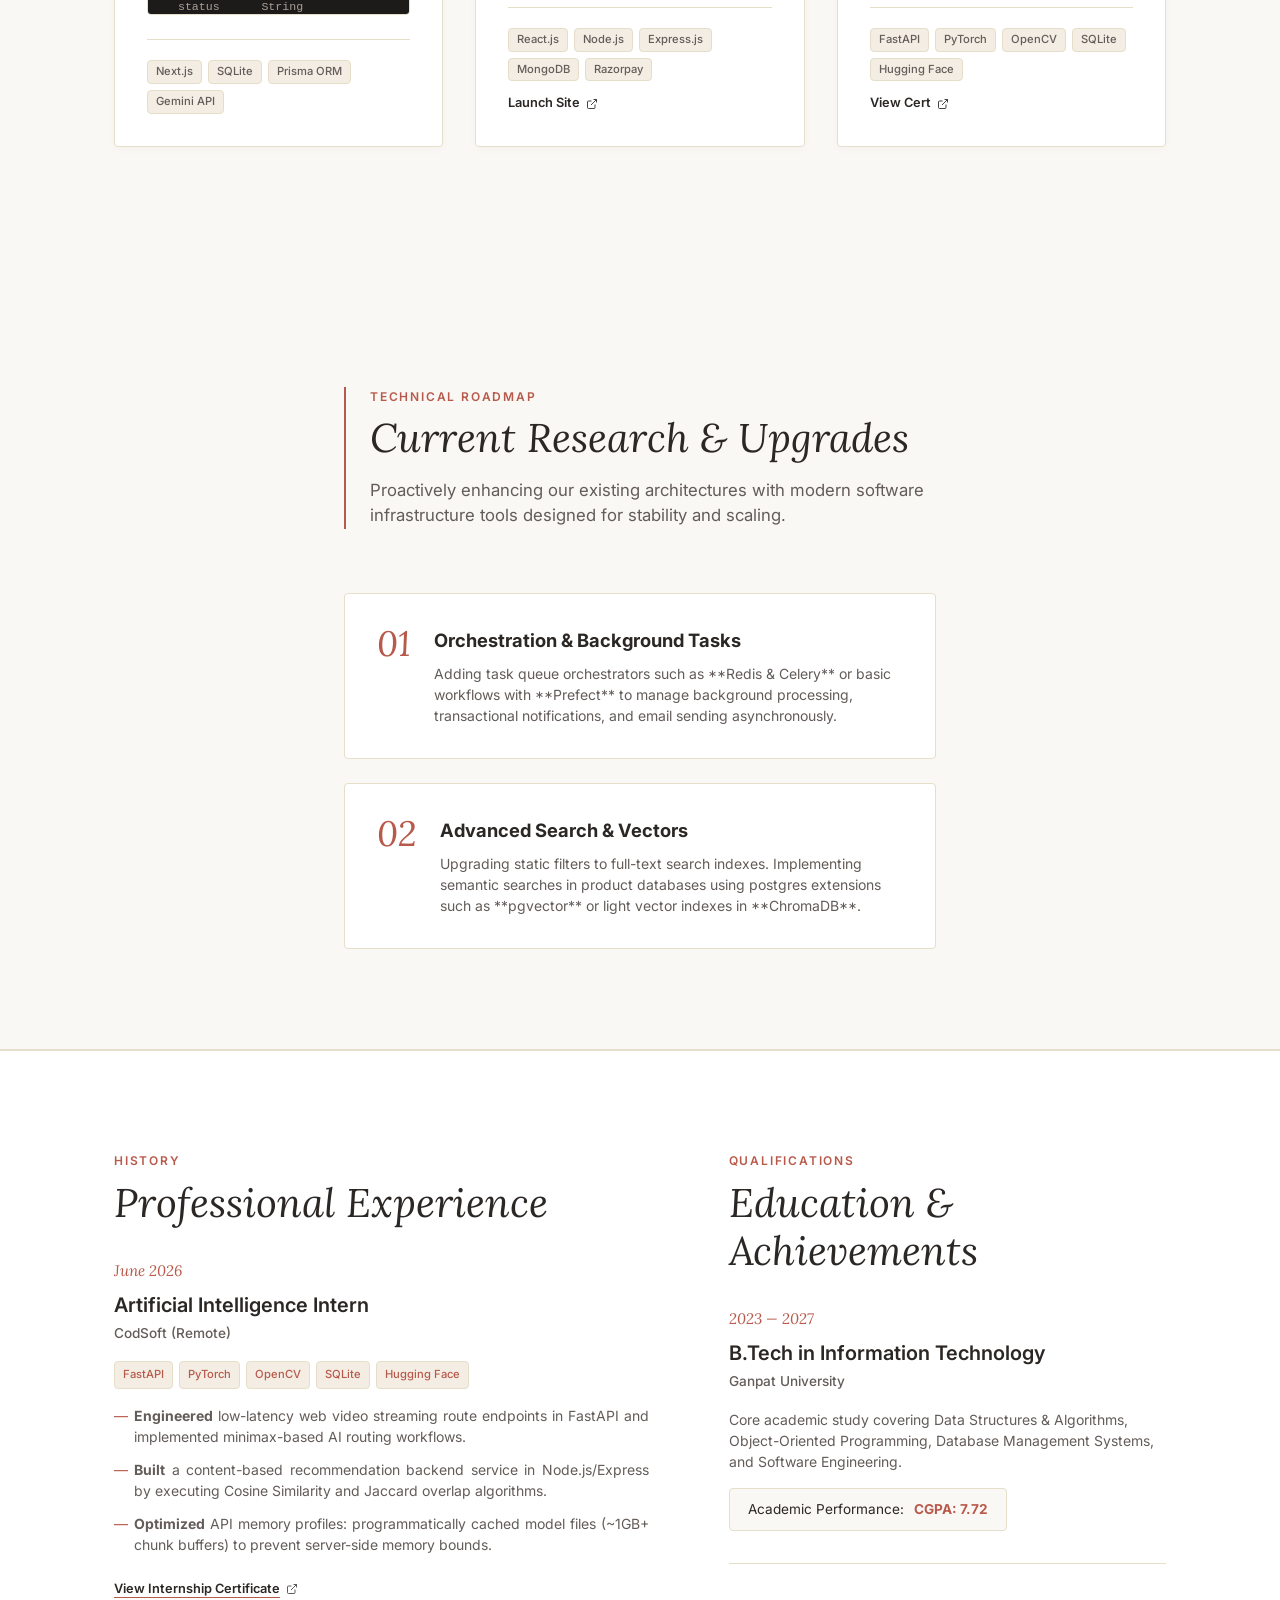
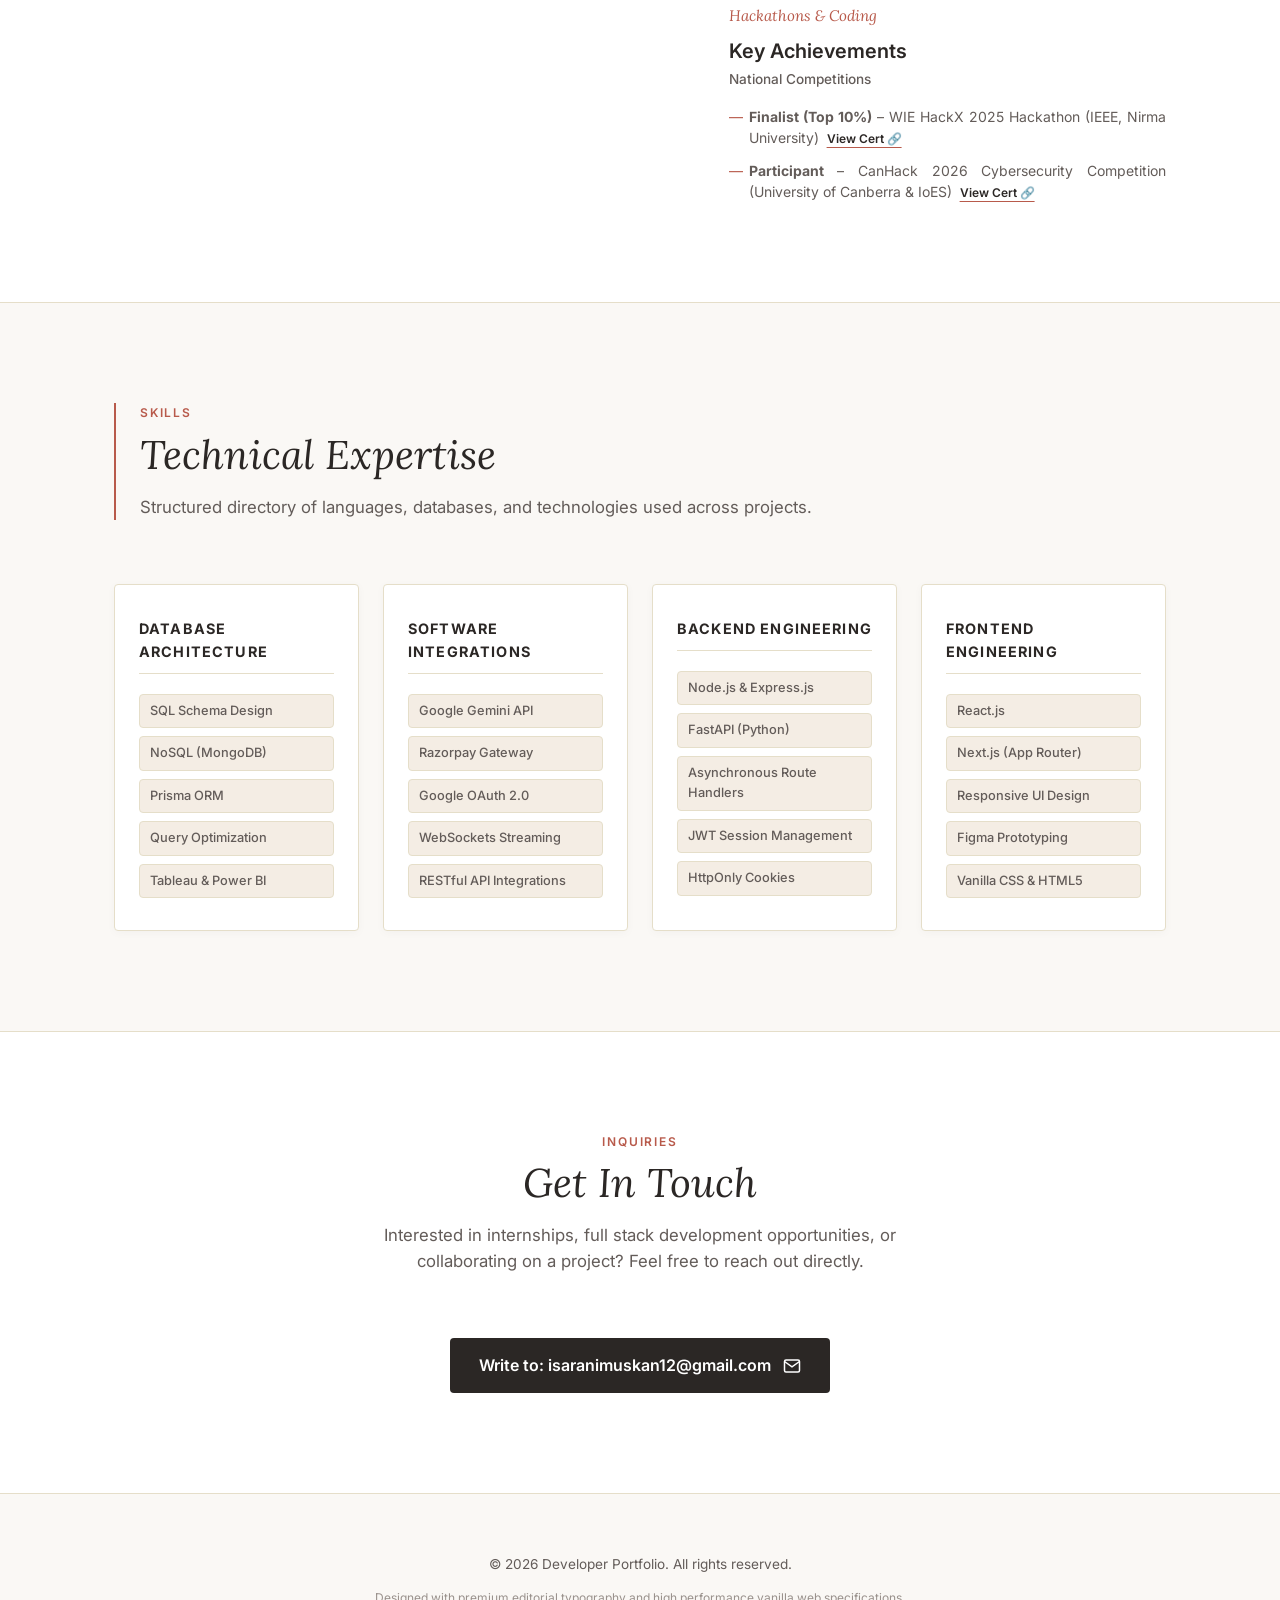
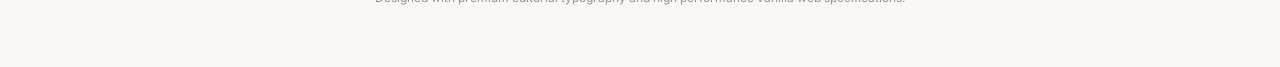
==== commit 1b419095: "Update title to Full Stack Developer and remove CiviVision live demo link" ====
--- a/index.html
+++ b/index.html
@@ -3,11 +3,11 @@
 <head>
   <meta charset="UTF-8">
   <meta name="viewport" content="width=device-width, initial-scale=1.0">
-  <title>Muskan Isarani | Full Stack Developer & Software Engineer</title>
+  <title>Muskan Isarani | Full Stack Developer</title>
   
   <!-- SEO Meta Tags -->
   <meta name="description" content="Portfolio showcasing robust full-stack web solutions, optimized API routers, and database schema architectures.">
-  <meta name="author" content="Full Stack Developer & Software Engineer">
+  <meta name="author" content="Full Stack Developer">
   
   <!-- Google Fonts: Lora (Sophisticated Serif) & Inter (Clean Sans-Serif) & JetBrains Mono for Code -->
   <link rel="preconnect" href="https://fonts.googleapis.com">
@@ -50,7 +50,7 @@
   <section id="about" class="hero-section">
     <div class="hero-container">
       <div class="hero-badge" id="profile-role-badge">
-        Full Stack Developer | Software Engineer
+        Full Stack Developer
       </div>
       
       <h1 class="hero-title">
@@ -331,10 +331,6 @@
             <div class="project-tech-tags" id="civivision-tech-tags">
               <!-- Loaded by script -->
             </div>
-            <a href="https://civi-vision-z3n9.vercel.app/" target="_blank" class="project-link-btn">
-              <span>Launch Site</span>
-              <svg width="12" height="12" viewBox="0 0 24 24" fill="none" stroke="currentColor" stroke-width="1.75"><path d="M18 13v6a2 2 0 0 1-2 2H5a2 2 0 0 1-2-2V8a2 2 0 0 1 2-2h6M15 3h6v6M10 14L21 3"></path></svg>
-            </a>
           </div>
         </article>
 
@@ -516,7 +512,7 @@
           <div class="timeline-item">
             <div class="timeline-header">
               <span class="timeline-date">June 2026</span>
-              <h3>Software Engineering Intern (AI/ML)</h3>
+              <h3>Artificial Intelligence Intern</h3>
               <span class="timeline-org">CodSoft (Remote)</span>
             </div>
             <div class="timeline-badges" id="experience-badges">
@@ -624,7 +620,7 @@
       <div class="section-header-block" style="border-left: none; padding-left: 0; text-align: center;">
         <span class="section-meta">Inquiries</span>
         <h2 class="section-title serif-text italic-text">Get In Touch</h2>
-        <p class="section-desc">Interested in internships, software engineering opportunities, or collaborating on a project? Feel free to reach out directly.</p>
+        <p class="section-desc">Interested in internships, full stack development opportunities, or collaborating on a project? Feel free to reach out directly.</p>
       </div>
 
       <div style="margin-top: 32px;">
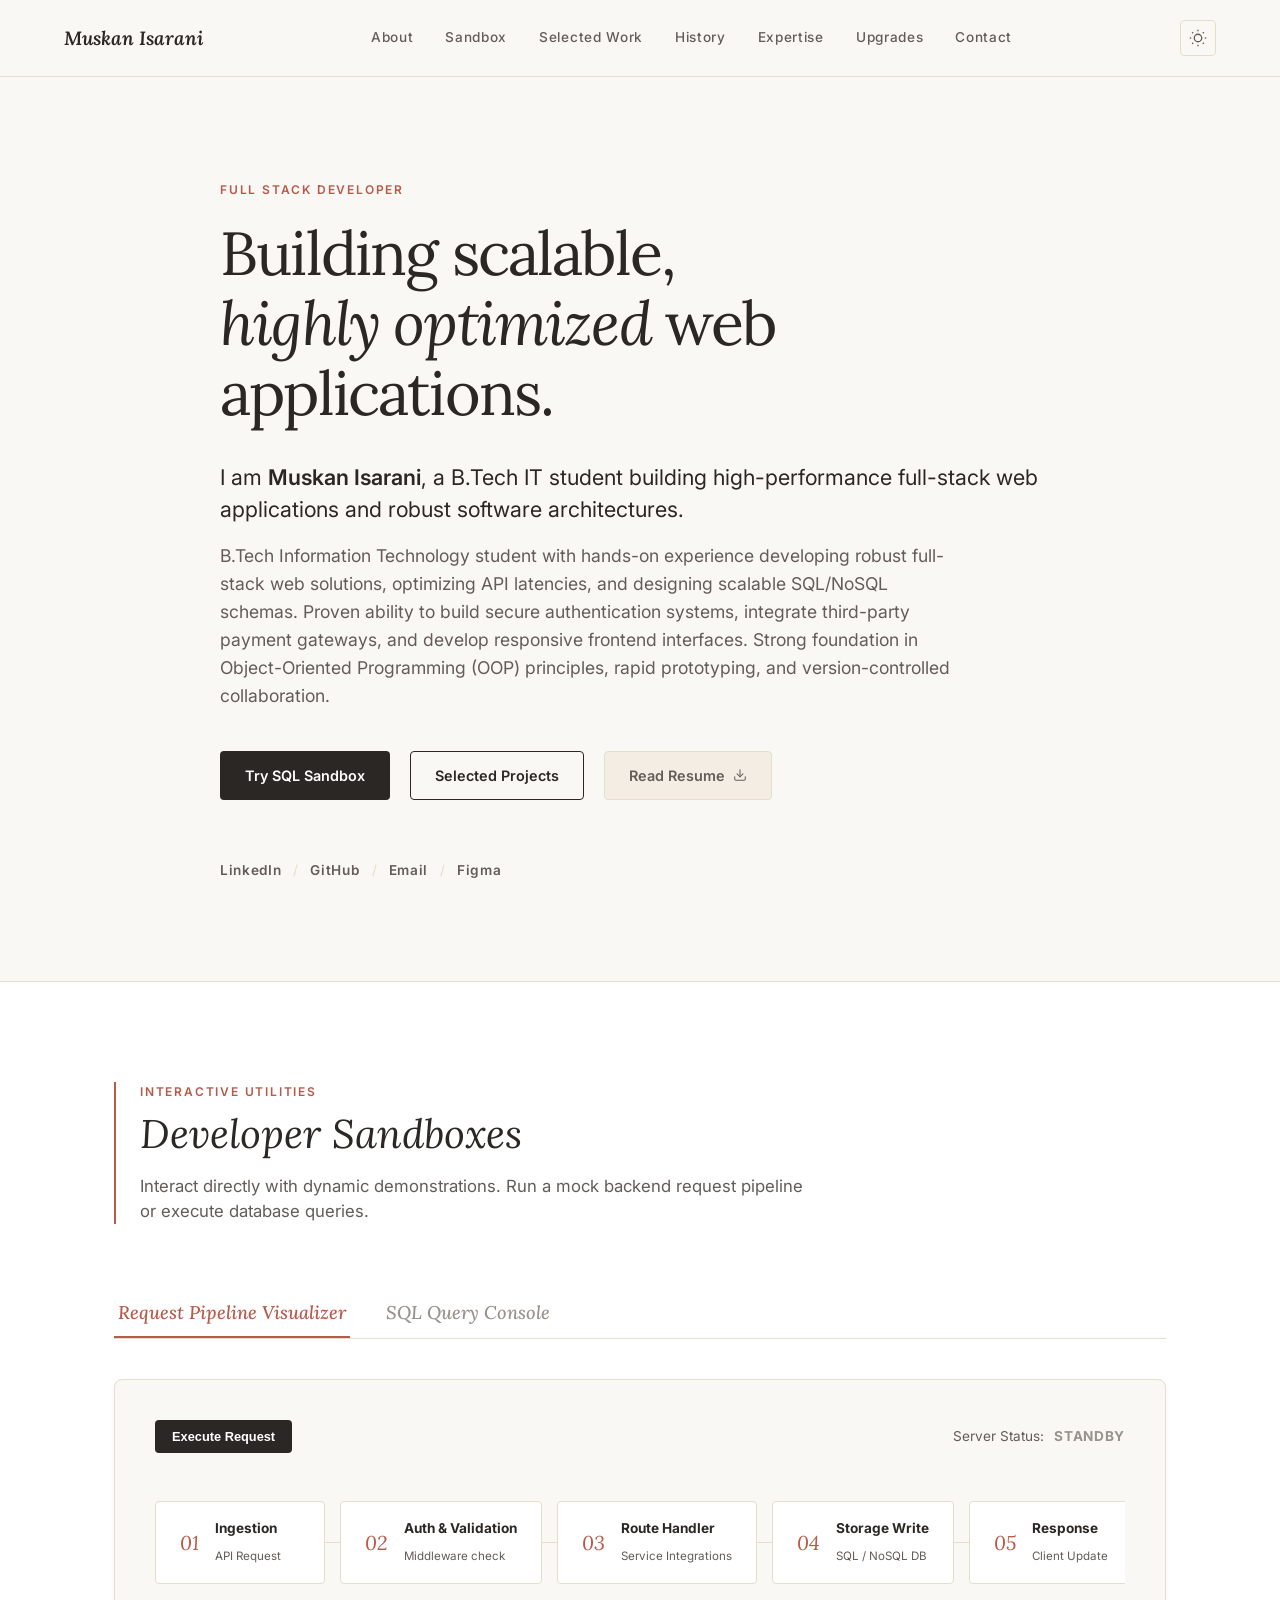
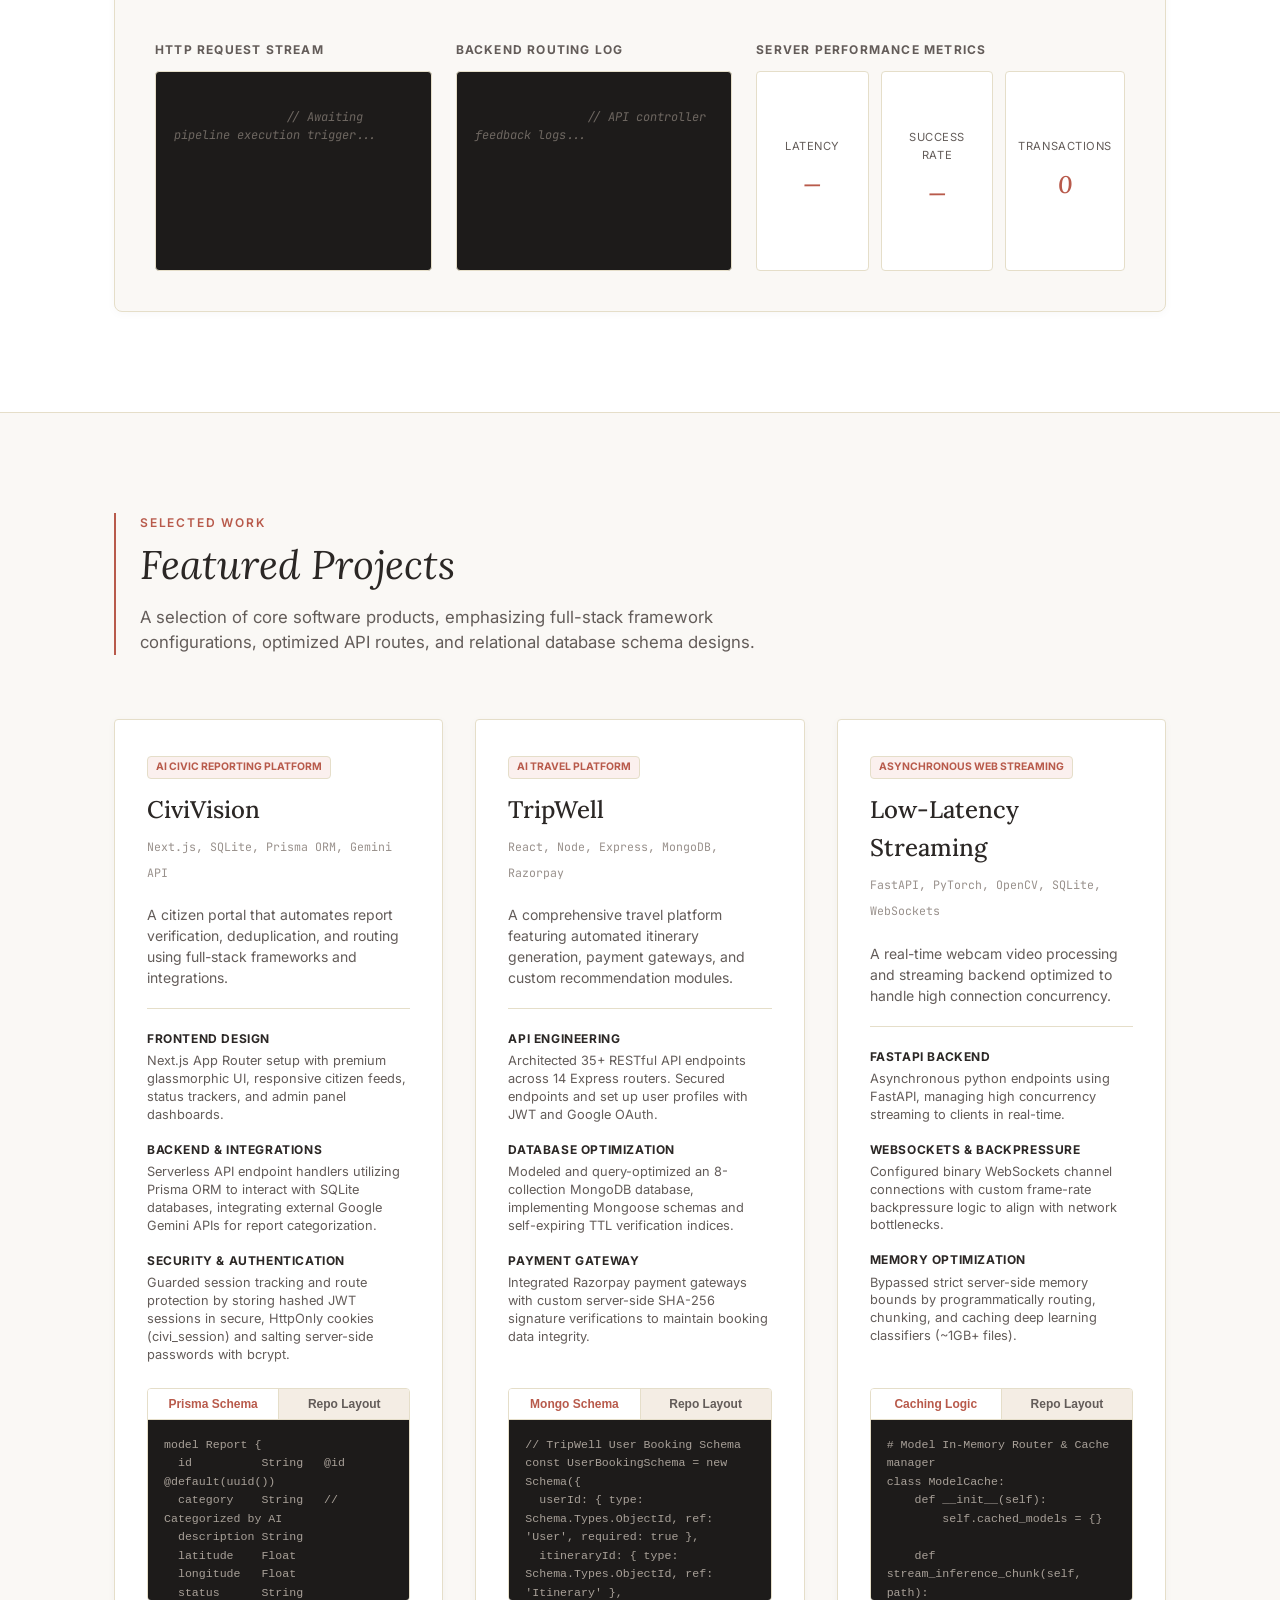
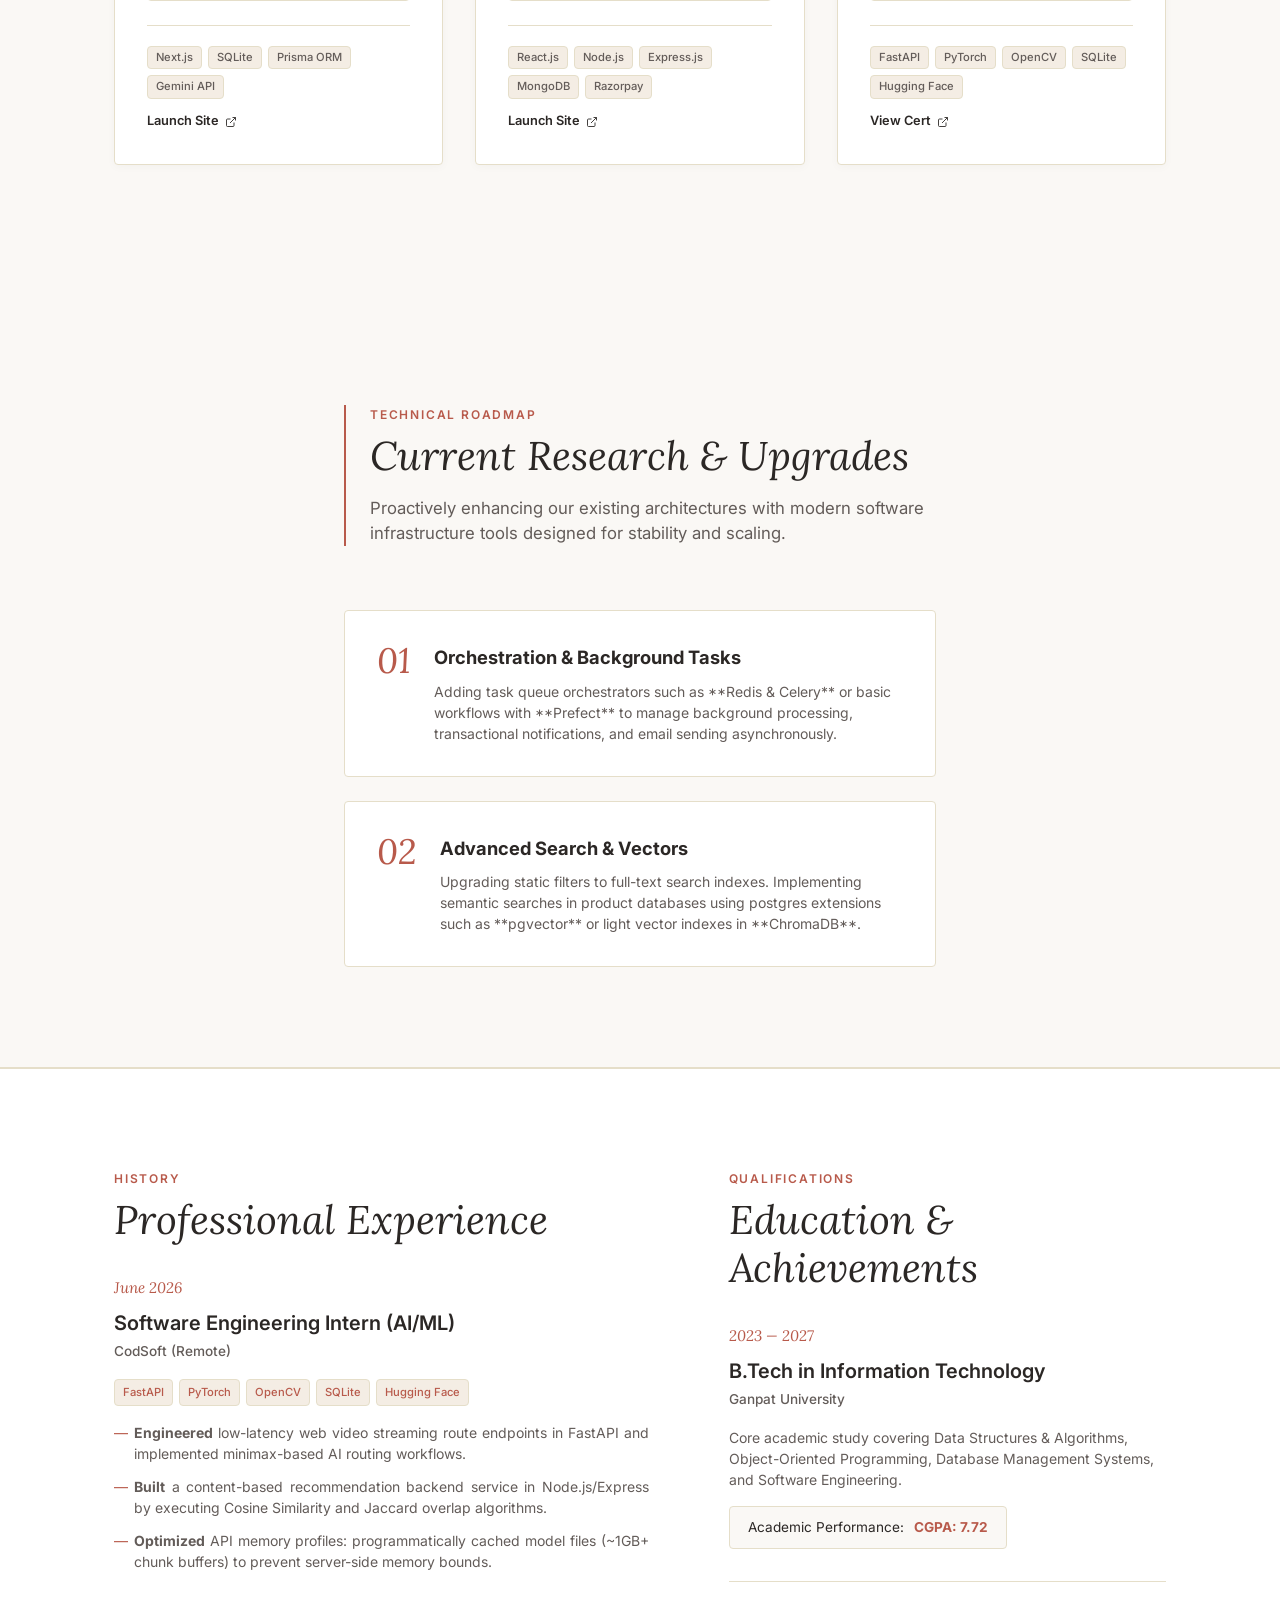
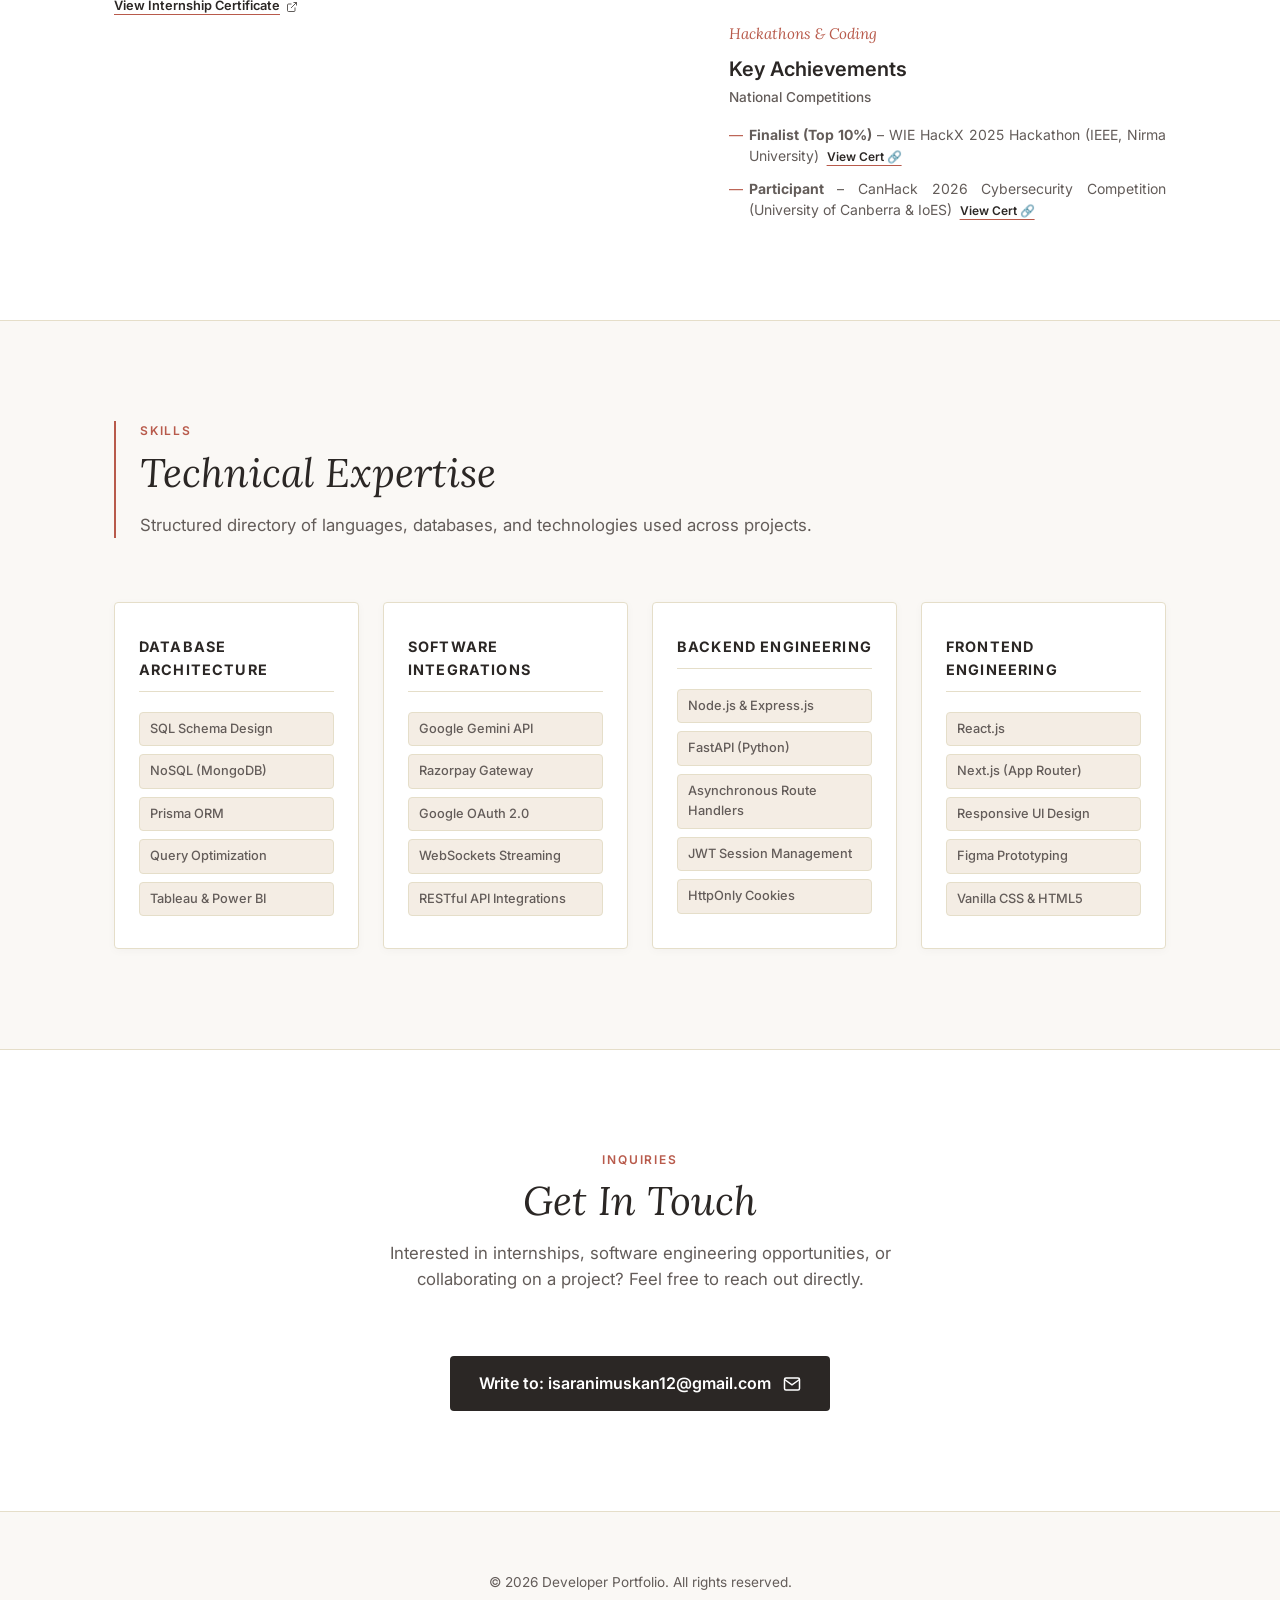
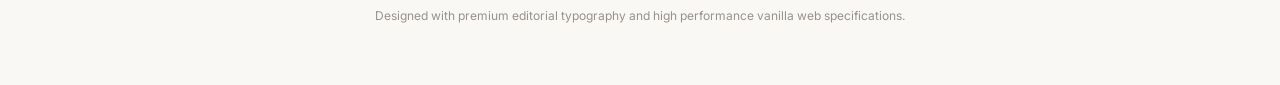
==== commit 4f4686b4: "Update title to Full Stack Developer and CiviVision URL to https://civivision.vercel.app/" ====
--- a/index.html
+++ b/index.html
@@ -331,6 +331,10 @@
             <div class="project-tech-tags" id="civivision-tech-tags">
               <!-- Loaded by script -->
             </div>
+            <a href="https://civivision.vercel.app/" target="_blank" class="project-link-btn">
+              <span>Launch Site</span>
+              <svg width="12" height="12" viewBox="0 0 24 24" fill="none" stroke="currentColor" stroke-width="1.75"><path d="M18 13v6a2 2 0 0 1-2 2H5a2 2 0 0 1-2-2V8a2 2 0 0 1 2-2h6M15 3h6v6M10 14L21 3"></path></svg>
+            </a>
           </div>
         </article>
 
@@ -512,7 +516,7 @@
           <div class="timeline-item">
             <div class="timeline-header">
               <span class="timeline-date">June 2026</span>
-              <h3>Artificial Intelligence Intern</h3>
+              <h3>Software Engineering Intern (AI/ML)</h3>
               <span class="timeline-org">CodSoft (Remote)</span>
             </div>
             <div class="timeline-badges" id="experience-badges">
@@ -620,7 +624,7 @@
       <div class="section-header-block" style="border-left: none; padding-left: 0; text-align: center;">
         <span class="section-meta">Inquiries</span>
         <h2 class="section-title serif-text italic-text">Get In Touch</h2>
-        <p class="section-desc">Interested in internships, full stack development opportunities, or collaborating on a project? Feel free to reach out directly.</p>
+        <p class="section-desc">Interested in internships, software engineering opportunities, or collaborating on a project? Feel free to reach out directly.</p>
       </div>
 
       <div style="margin-top: 32px;">
